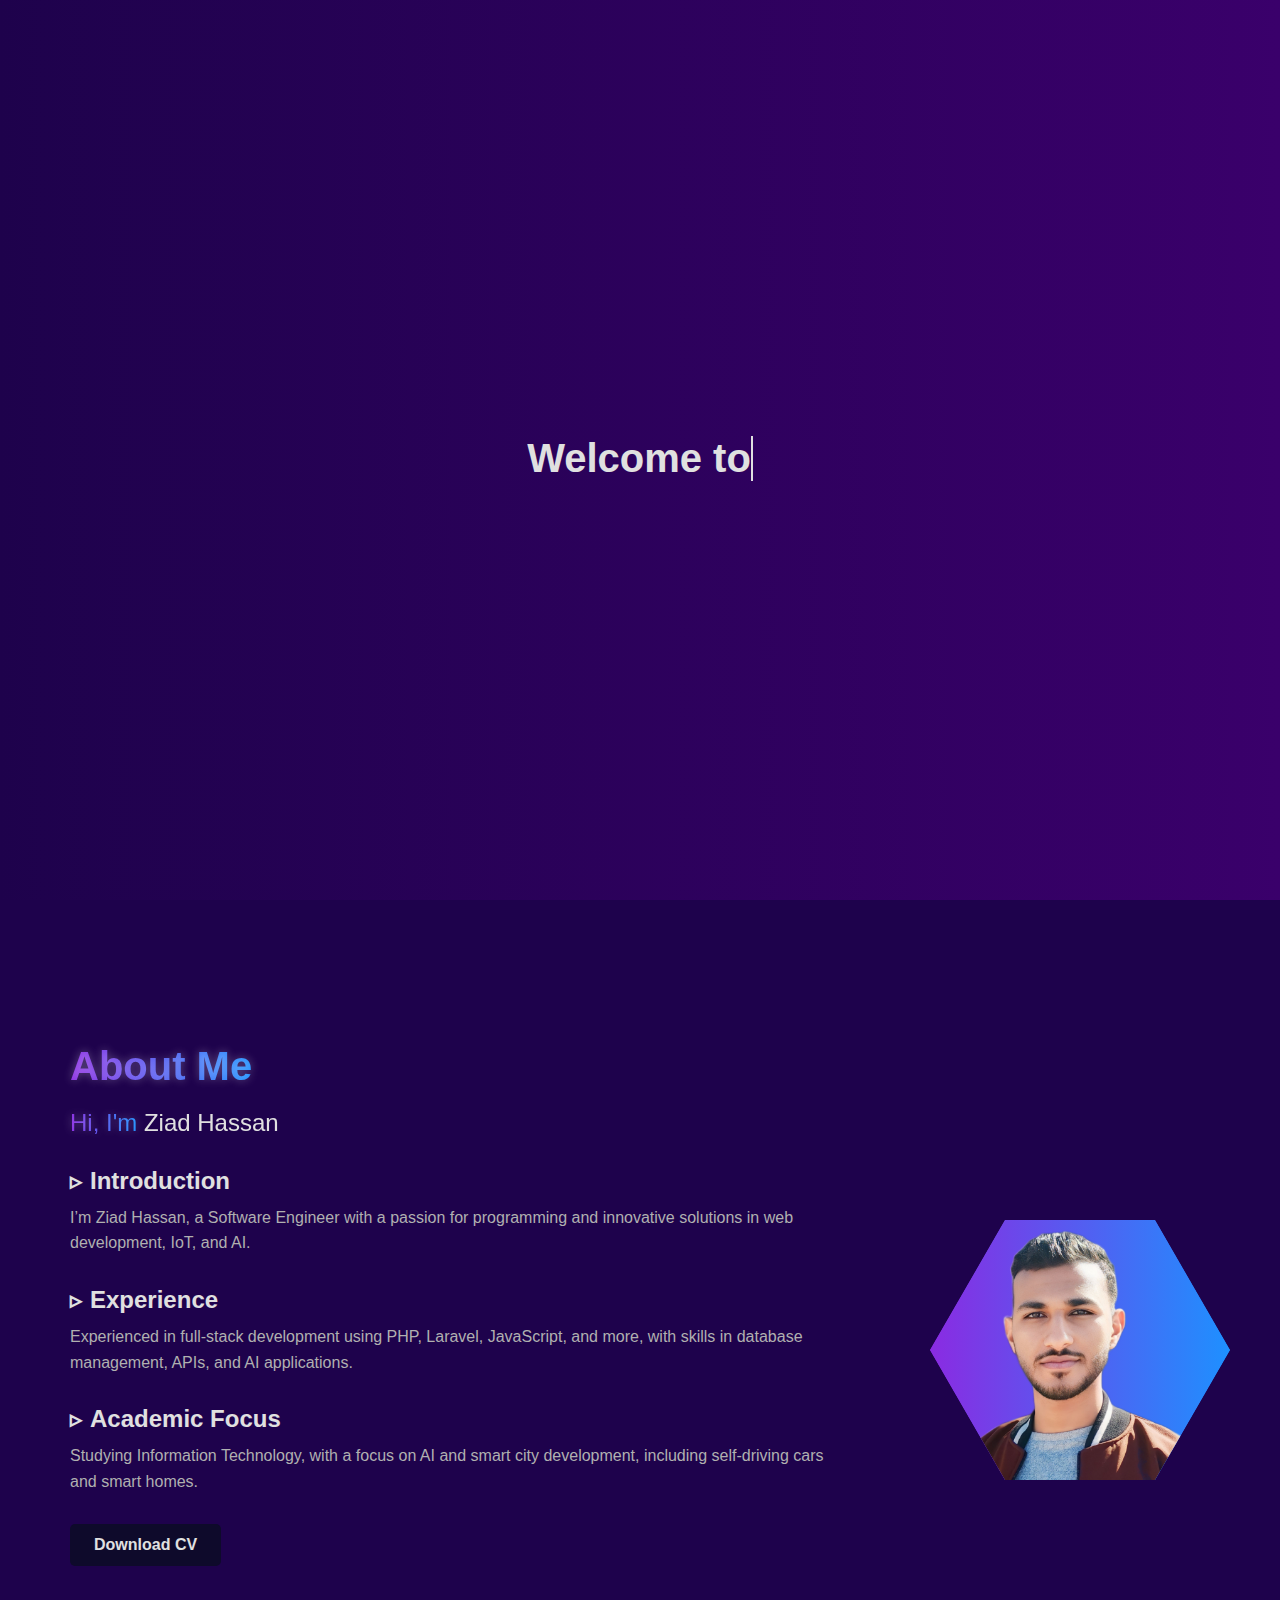
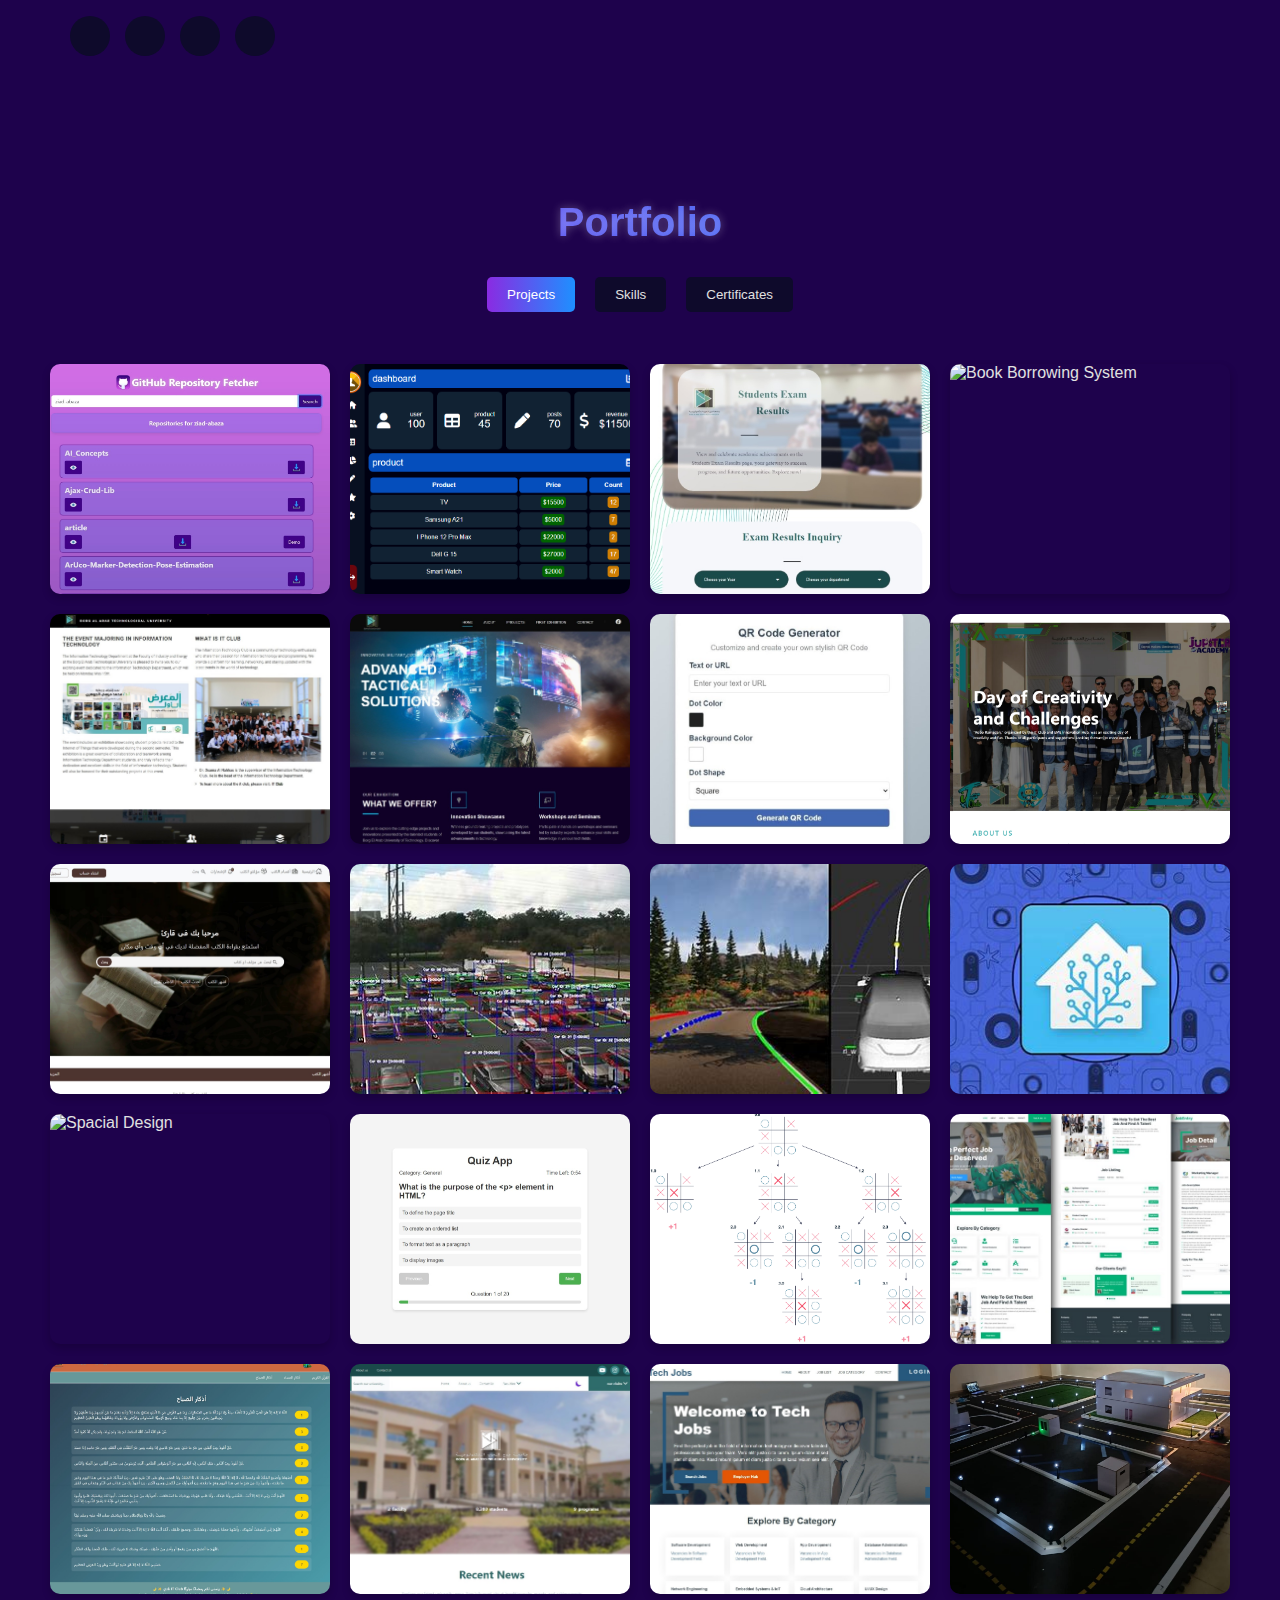
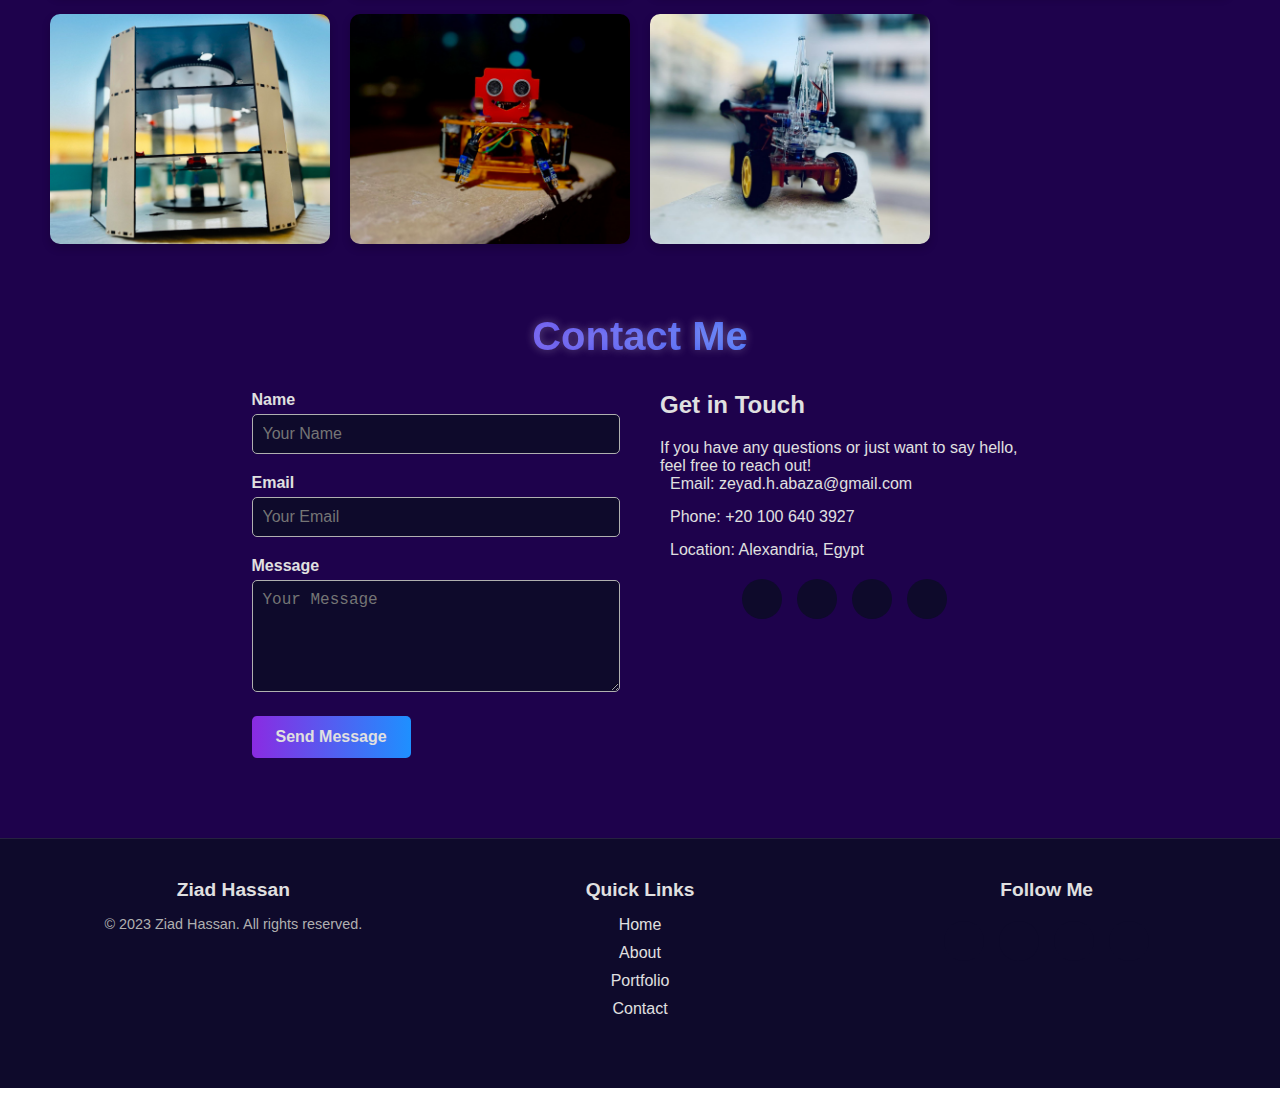
==== index.html @ bf2f79ed "change verstion" ====
<!DOCTYPE html>
<html lang="en">
    <head>
        <meta charset="UTF-8">
        <meta name="viewport" content="width=device-width, initial-scale=1.0">
        <link
            rel="stylesheet"
            href="https://cdnjs.cloudflare.com/ajax/libs/font-awesome/6.4.0/css/all.min.css"
            integrity="sha512-iecdLmaskl7CVkqkXNQ/ZH/XLlvWZOJyj7Yy7tcenmpD1ypASozpmT/E0iPtmFIB46ZmdtAc9eNBvH0H/ZpiBw=="
            crossorigin="anonymous"
            referrerpolicy="no-referrer"
        >
        <link rel="stylesheet" href="css/styles.css">
        <title>Portfolio</title>
    </head>
    <body>
        <div class="aura-wrapper">
            <div class="aura-circle aura-circle--large"></div>
            <div class="aura-circle aura-circle--medium"></div>
            <div class="aura-circle aura-circle--small"></div>
        </div>

        <div class="splash-screen">
            <div class="splash-screen-content">
                <div class="icons-splash">
                    <div>
                        <i class="fa-solid fa-laptop-code"></i>
                    </div>
                    <div>
                        <i class="fa-solid fa-code"></i>
                    </div>
                    <div>
                        <i class="fa-brands fa-github"></i>
                    </div>
                </div>
                <h1 class="splash-screen-title">
                    <span class="typing-text"></span>
                    <br>
                    <span class="highlight typing-text-2"></span>
                </h1>
            </div>
        </div>
        <header class="header">
            <div class="brand">
                <a href="#home" class="brand-link highlight">Ziad Hassan</a>
            </div>
            <nav class="nav">
                <ul class="nav-list">
                    <li class="nav-item">
                        <a href="#home" class="nav-link active">Home</a>
                    </li>
                    <li class="nav-item">
                        <a href="#about" class="nav-link">About</a>
                    </li>
                    <li class="nav-item">
                        <a href="#portfolio" class="nav-link">Portfolio</a>
                    </li>
                    <li class="nav-item">
                        <a href="#contact" class="nav-link">Contact</a>
                    </li>
                </ul>
            </nav>
        </header>
        <main class="main">
            <section id="home" class="section">
                <div class="home-content">
                    <div class="home-text">
                        <h1 class="home-title">
                            <span class="highlight">Software Engineer</span>
                        </h1>
                        <p class="home-subtitle">
                            I specialize in building scalable and efficient software solutions.
                        </p>
                        <div class="home-skills">
                            <span>AI & Machine Learning</span>
                            <span>Embedded System</span>
                            <span>Database Designer</span>
                            <span>IoT & Device Integration</span>
                            <span>Data Analysis & NLP</span>
                            <span>DevOps & CI/CD</span>
                            <span>APIs Integration</span>
                            <span>Problem-Solving & Algorithms</span>
                        </div>
                        <div class="btn-group">
                            <a href="#Portfolio" class="btn btn-primary">Skills</a>
                            <a href="#contact" class="btn btn-primary">Contact Me</a>
                            <a href="#Portfolio" class="btn btn-primary">Projects</a>
                        </div>
                        <div class="social-icons">
                            <a href="https://www.linkedin.com/in/ziad-h-abaza-82276331b" target="_blank" class="social-icon">
                                <i class="fa-brands fa-linkedin"></i>
                            </a>
                            <a href="https://github.com/Ziad-Abaza" target="_blank" class="social-icon">
                                <i class="fa-brands fa-github"></i>
                            </a>
                            <a href="https://wa.me/201006403927" target="_blank" class="social-icon">
                                <i class="fa-brands fa-whatsapp"></i>
                            </a>
                            <a href="https://instagram.com/3_p0ox?igshid=MzNlNGNkZWQ4Mg==" target="_blank" class="social-icon">
                                <i class="fa-brands fa-instagram"></i>
                            </a>
                        </div>
                    </div>
                    <div class="home-image">
                        <img src="img/Programming-pana.svg" alt="Code Illustration" class="home-illustration">
                    </div>
                </div>
            </section>
            <section id="about" class="section">
                <div class="about-content">
                    <h1 class="about-title highlight">About Me</h1>
                    <p class="about-description">
                        <span class="highlight">Hi, I'm</span>
                        Ziad Hassan
                    </p>
                    <div class="about-details">
                        <div class="about-section">
                            <h2 class="about-subtitle">Introduction</h2>
                            <p>
                                I’m Ziad Hassan, a Software Engineer with a passion for programming and innovative solutions in web development, IoT, and AI.
                            </p>
                        </div>
                        <div class="about-section">
                            <h2 class="about-subtitle">Experience</h2>
                            <p>
                                Experienced in full-stack development using PHP, Laravel, JavaScript, and more, with skills in database management, APIs, and AI applications.
                            </p>
                        </div>
                        <div class="about-section">
                            <h2 class="about-subtitle">Academic Focus</h2>
                            <p>
                                Studying Information Technology, with a focus on AI and smart city development, including self-driving cars and smart homes.
                            </p>
                        </div>
                    </div>
                    <div class="btn-group">
                        <a href="Ziad-Hassan-Web Developer-CV.pdf" class="btn btn-download">Download CV</a>
                    </div>
                    <div class="social-icons">
                        <a href="https://www.linkedin.com/in/ziad-h-abaza-82276331b" target="_blank" class="social-icon">
                            <i class="fa-brands fa-linkedin"></i>
                        </a>
                        <a href="https://github.com/Ziad-Abaza" target="_blank" class="social-icon">
                            <i class="fa-brands fa-github"></i>
                        </a>
                        <a href="https://wa.me/201006403927" target="_blank" class="social-icon">
                            <i class="fa-brands fa-whatsapp"></i>
                        </a>
                        <a href="https://instagram.com/3_p0ox?igshid=MzNlNGNkZWQ4Mg==" target="_blank" class="social-icon">
                            <i class="fa-brands fa-instagram"></i>
                        </a>
                    </div>
                </div>
                <div class="about-image">
                    <div class="profile-container">
                        <div class="profile-background"></div>
                        <div class="profile-image-wrapper">
                            <img src="img/ziad-hassan.png" alt="Profile Image">
                        </div>
                    </div>
                </div>
            </section>
            <section id="portfolio" class="section">
                <h1 class="section-title highlight">Portfolio</h1>
                <div class="portfolio-tabs">
                  <button class="tab-button active" data-tab="projects">Projects</button>
                  <button class="tab-button" data-tab="skills">Skills</button>
                  <button class="tab-button" data-tab="certificates">Certificates</button>
                </div>
                <div class="portfolio-content">
                    <!-- certificates -->
                    <div id="certificates" class="tab-content">
                        <div class="grid-container">
                            <!-- card 1 -->
                            <div class="card">
                                <img src="img/certificates/certificate-1.jpg" alt="Certificate 1" class="card-image">
                                <div class="card-overlay">
                                    <button class="view-button" onclick="openFullScreen('img/certificates/certificate-1.jpg')">View Full Screen</button>
                                </div>
                            </div>
                            <!-- card 2 -->
                        </div>
                    </div>
                    <!-- Projects Section -->
                    <div id="projects" class="tab-content active">
                        <div class="grid-container">
                            <!-- Project 1: Fetch Repos -->
                            <div class="card">
                                <img src="img/projects/fetchRebos.jpeg" alt="Fetch Repos" class="card-image">
                                <div class="card-overlay">
                                    <a href="https://ziad-abaza.github.io/fetchRebos/" target="_blank" class="project-link">
                                        <i class="fas fa-external-link-alt"></i>
                                    </a>
                                    <button class="details-button" onclick="showDetails(`
                                      <strong>Fetch Repos</strong><br>
                                      A GitHub repository fetcher that allows users to search for repositories by username.<br><br>
                                      <strong>Technologies:</strong> HTML, CSS, JavaScript, GitHub API.<br>
                                      <strong>Features:</strong> Search functionality, responsive design.<br>
                                      <strong>Challenges:</strong> Handling API rate limits and ensuring smooth user experience.<br>
                                  `)">Details</button>
                                </div>
                            </div>
                            <!-- Project 2: Dashboard UI -->
                            <div class="card">
                                <img src="img/projects/dashboard.png" alt="Dashboard UI" class="card-image">
                                <div class="card-overlay">
                                    <a href="https://ziad-abaza.github.io/beginner-dashboard-ui/" target="_blank" class="project-link">
                                        <i class="fas fa-external-link-alt"></i>
                                    </a>
                                    <button class="details-button" onclick="showDetails(`
                                      <strong>Dashboard UI</strong><br>
                                      A beginner-friendly dashboard design for managing data and analytics.<br><br>
                                      <strong>Technologies:</strong> HTML, CSS, JavaScript.<br>
                                      <strong>Features:</strong> Interactive charts, responsive layout.<br>
                                      <strong>Challenges:</strong> Ensuring compatibility across different devices.<br>
                                  `)">Details</button>
                                </div>
                            </div>
                            <!-- Project 3: Exam Grade Calculator -->
                            <div class="card">
                                <img src="img/projects/exam-grade.jpg" alt="Exam Grade Calculator" class="card-image">
                                <div class="card-overlay">
                                    <a href="https://www.batugrades.top/" target="_blank" class="project-link">
                                        <i class="fas fa-external-link-alt"></i>
                                    </a>
                                    <button class="details-button" onclick="showDetails(`
                                      <strong>Exam Grade Calculator</strong><br>
                                      A tool to calculate exam grades based on user input.<br><br>
                                      <strong>Technologies:</strong> HTML, CSS, JavaScript.<br>
                                      <strong>Features:</strong> Grade calculation, user-friendly interface.<br>
                                      <strong>Challenges:</strong> Validating user input and ensuring accurate calculations.<br>
                                  `)">Details</button>
                                </div>
                            </div>
                            <!-- Project 4: Book Borrowing System -->
                            <div class="card">
                                <img src="img/projects/Book.png" alt="Book Borrowing System" class="card-image">
                                <div class="card-overlay">
                                    <a href="https://github.com/ziad-abaza/Book-Borrowing-System-Desktop" target="_blank" class="project-link">
                                        <i class="fas fa-external-link-alt"></i>
                                    </a>
                                    <button class="details-button" onclick="showDetails(`
                                      <strong>Book Borrowing System</strong><br>
                                      A desktop application for managing book borrowing in libraries.<br><br>
                                      <strong>Technologies:</strong> Java, JavaFX, MySQL.<br>
                                      <strong>Features:</strong> Book management, user authentication.<br>
                                      <strong>Challenges:</strong> Database design and ensuring data integrity.<br>
                                  `)">Details</button>
                                </div>
                            </div>
                            <!-- Project 5: IT Projects Exhibition 1 -->
                            <div class="card">
                                <img src="img/projects/event-1.jpeg" alt="IT Projects Exhibition 1" class="card-image">
                                <div class="card-overlay">
                                    <a href="https://ziad-abaza.github.io/firs-it-projects-exhibition/" target="_blank" class="project-link">
                                        <i class="fas fa-external-link-alt"></i>
                                    </a>
                                    <button class="details-button" onclick="showDetails(`
                                      <strong>IT Projects Exhibition 1</strong><br>
                                      A showcase of IT projects developed by students.<br><br>
                                      <strong>Technologies:</strong> HTML, CSS, JavaScript.<br>
                                      <strong>Features:</strong> Project galleries, interactive elements.<br>
                                      <strong>Challenges:</strong> Organizing and presenting multiple projects effectively.<br>
                                  `)">Details</button>
                                </div>
                            </div>
                            <!-- Project 6: IT Projects Exhibition 2 -->
                            <div class="card">
                                <img src="img/projects/event-2.jpeg" alt="IT Projects Exhibition 2" class="card-image">
                                <div class="card-overlay">
                                    <a href="https://ziad-abaza.github.io/it-projects-exhibition-2/" target="_blank" class="project-link">
                                        <i class="fas fa-external-link-alt"></i>
                                    </a>
                                    <button class="details-button" onclick="showDetails(`
                                      <strong>IT Projects Exhibition 2</strong><br>
                                      The second edition of the IT projects showcase, featuring more advanced projects.<br><br>
                                      <strong>Technologies:</strong> HTML, CSS, JavaScript.<br>
                                      <strong>Features:</strong> Improved UI/UX, additional project categories.<br>
                                      <strong>Challenges:</strong> Enhancing user experience and adding new features.<br>
                                  `)">Details</button>
                                </div>
                            </div>
                            <!-- Project 7: QR Code Generator -->
                            <div class="card">
                                <img src="img/projects/qr-code.jpeg" alt="QR Code Generator" class="card-image">
                                <div class="card-overlay">
                                    <a href="https://ziad-abaza.github.io/Generate-QR-Code/" target="_blank" class="project-link">
                                        <i class="fas fa-external-link-alt"></i>
                                    </a>
                                    <button class="details-button" onclick="showDetails(`
                                      <strong>QR Code Generator:</strong> A tool to generate QR codes.
                                      <br><br>
                                      <strong>Description:</strong> This tool allows users to generate QR codes for any text or URL. It provides a simple and intuitive interface for creating and downloading QR codes.
                                      <br><br>
                                      <strong>Technologies:</strong> HTML, CSS, JavaScript, QRCode.js.
                                      <br><br>
                                      <strong>Features:</strong>
                                      <ul>
                                          <li>Generate QR codes for text or URLs.</li>
                                          <li>Download QR codes as images.</li>
                                          <li>Responsive design.</li>
                                      </ul>
                                  `)">Details</button>
                                </div>
                            </div>
                            <!-- Project 8: IT Club Website -->
                            <div class="card">
                                <img src="img/projects/it-club-site.jpeg" alt="IT Club Website" class="card-image">
                                <div class="card-overlay">
                                    <a href="https://ziad-abaza.github.io/it-club-site/" target="_blank" class="project-link">
                                        <i class="fas fa-external-link-alt"></i>
                                    </a>
                                    <button class="details-button" onclick="showDetails(`
                                      <strong>IT Club Website:</strong> Official website for the IT club.
                                      <br><br>
                                      <strong>Description:</strong> This website serves as the official platform for the IT club, providing information about events, projects, and members.
                                      <br><br>
                                      <strong>Technologies:</strong> HTML, CSS, JavaScript.
                                      <br><br>
                                      <strong>Features:</strong>
                                      <ul>
                                          <li>Event announcements.</li>
                                          <li>Project showcases.</li>
                                          <li>Responsive design.</li>
                                      </ul>
                                  `)">Details</button>
                                </div>
                            </div>
                            <!-- Project 9: Library Management System -->
                            <div class="card">
                                <img src="img/projects/Library-Mangement-Systm.jpeg" alt="Library Management System" class="card-image">
                                <div class="card-overlay">
                                    <a href="https://github.com/ziad-abaza/Library-Mangement-Systm" target="_blank" class="project-link">
                                        <i class="fas fa-external-link-alt"></i>
                                    </a>
                                    <button class="details-button" onclick="showDetails(`
                                      <strong>Library Management System:</strong> A system to manage library operations.
                                      <br><br>
                                      <strong>Description:</strong> This desktop application helps librarians manage books, borrowers, and borrowing records efficiently.
                                      <br><br>
                                      <strong>Technologies:</strong> Java, JavaFX, SQLite.
                                      <br><br>
                                      <strong>Features:</strong>
                                      <ul>
                                          <li>Add and manage books.</li>
                                          <li>Track borrowed books.</li>
                                          <li>User-friendly interface.</li>
                                      </ul>
                                  `)">Details</button>
                                </div>
                            </div>
                            <!-- Project 10: Parking Computer Vision -->
                            <div class="card">
                                <img src="img/projects/parking-computer-vision.jpeg" alt="Parking Computer Vision" class="card-image">
                                <div class="card-overlay">
                                    <a href="https://github.com/ziad-abaza/parking-computer-vision" target="_blank" class="project-link">
                                        <i class="fas fa-external-link-alt"></i>
                                    </a>
                                    <button class="details-button" onclick="showDetails(`
                                      <strong>Parking Computer Vision:</strong> A computer vision-based parking system.
                                      <br><br>
                                      <strong>Description:</strong> This project uses computer vision techniques to detect available parking spaces in real-time.
                                      <br><br>
                                      <strong>Technologies:</strong> Python, OpenCV, TensorFlow.
                                      <br><br>
                                      <strong>Features:</strong>
                                      <ul>
                                          <li>Real-time parking space detection.</li>
                                          <li>Integration with IoT devices.</li>
                                          <li>Scalable architecture.</li>
                                      </ul>
                                  `)">Details</button>
                                </div>
                            </div>
                            <!-- Project 11: Lane Detection and Keeping Algorithm -->
                            <div class="card">
                                <img src="img/projects/Lane-Detection-and-Keeping-Algorithm.jpeg" alt="Lane Detection and Keeping Algorithm" class="card-image">
                                <div class="card-overlay">
                                    <a href="https://github.com/ziad-abaza/Lane-Detection-and-Keeping-Algorithm" target="_blank" class="project-link">
                                        <i class="fas fa-external-link-alt"></i>
                                    </a>
                                    <button class="details-button" onclick="showDetails(`
                                      <strong>Lane Detection and Keeping Algorithm:</strong> A system for lane detection in autonomous vehicles.
                                      <br><br>
                                      <strong>Description:</strong> This project implements a lane detection algorithm to help autonomous vehicles stay within their lanes.
                                      <br><br>
                                      <strong>Technologies:</strong> Python, OpenCV, NumPy.
                                      <br><br>
                                      <strong>Features:</strong>
                                      <ul>
                                          <li>Real-time lane detection.</li>
                                          <li>Adaptive to different road conditions.</li>
                                          <li>High accuracy.</li>
                                      </ul>
                                  `)">Details</button>
                                </div>
                            </div>
                            <!-- Project 12: Smart Home Assistant -->
                            <div class="card">
                                <img src="img/projects/Smart-Home-Assistant.jpeg" alt="Smart Home Assistant" class="card-image">
                                <div class="card-overlay">
                                    <a href="https://github.com/ziad-abaza/Smart-Home-Assistant" target="_blank" class="project-link">
                                        <i class="fas fa-external-link-alt"></i>
                                    </a>
                                    <button class="details-button" onclick="showDetails(`
                                      <strong>Smart Home Assistant:</strong> A system for managing smart home devices.
                                      <br><br>
                                      <strong>Description:</strong> This project allows users to control and monitor smart home devices through a centralized system.
                                      <br><br>
                                      <strong>Technologies:</strong> Python, Flask, MQTT.
                                      <br><br>
                                      <strong>Features:</strong>
                                      <ul>
                                          <li>Control multiple smart devices.</li>
                                          <li>Real-time monitoring.</li>
                                          <li>User-friendly interface.</li>
                                      </ul>
                                  `)">Details</button>
                                </div>
                            </div>
                            <!-- Project 13: Spacial Design -->
                            <div class="card">
                                <img src="img/projects/Spacial-Design.png" alt="Spacial Design" class="card-image">
                                <div class="card-overlay">
                                    <a href="https://ziad-abaza.github.io/Spacial-Design/" target="_blank" class="project-link">
                                        <i class="fas fa-external-link-alt"></i>
                                    </a>
                                    <button class="details-button" onclick="showDetails(`
                                      <strong>Spacial Design:</strong> A website showcasing spatial design projects.
                                      <br><br>
                                      <strong>Description:</strong> This website showcases various spatial design projects, including 3D models and interactive elements.
                                      <br><br>
                                      <strong>Technologies:</strong> HTML, CSS, JavaScript, Three.js.
                                      <br><br>
                                      <strong>Features:</strong>
                                      <ul>
                                          <li>Interactive 3D models.</li>
                                          <li>Responsive design.</li>
                                          <li>Project showcases.</li>
                                      </ul>
                                  `)">Details</button>
                                </div>
                            </div>
                            <!-- Project 14: Simple Interactive Quiz -->
                            <div class="card">
                                <img src="img/projects/Simple-Interactive-Quiz.jpeg" alt="Simple Interactive Quiz" class="card-image">
                                <div class="card-overlay">
                                    <a href="https://ziad-abaza.github.io/Simple-Interactive-Quiz/" target="_blank" class="project-link">
                                        <i class="fas fa-external-link-alt"></i>
                                    </a>
                                    <button class="details-button" onclick="showDetails(`
                                      <strong>Simple Interactive Quiz:</strong> A fun and interactive quiz application.
                                      <br><br>
                                      <strong>Description:</strong> This application allows users to take quizzes on various topics and receive instant feedback.
                                      <br><br>
                                      <strong>Technologies:</strong> HTML, CSS, JavaScript.
                                      <br><br>
                                      <strong>Features:</strong>
                                      <ul>
                                          <li>Multiple quiz categories.</li>
                                          <li>Instant feedback.</li>
                                          <li>Responsive design.</li>
                                      </ul>
                                  `)">Details</button>
                                </div>
                            </div>
                            <!-- Project 15: Tic-Tac-Toe AI Comparison -->
                            <div class="card">
                                <img src="img/projects/Tic-Tac-Toe-AI-Comparison.png" alt="Tic-Tac-Toe AI Comparison" class="card-image">
                                <div class="card-overlay">
                                    <a href="https://github.com/ziad-abaza/Tic-Tac-Toe-AI-Comparison" target="_blank" class="project-link">
                                        <i class="fas fa-external-link-alt"></i>
                                    </a>
                                    <button class="details-button" onclick="showDetails(`
                                      <strong>Tic-Tac-Toe AI Comparison:</strong> A project comparing different AI algorithms for Tic-Tac-Toe.
                                      <br><br>
                                      <strong>Description:</strong> This project compares the performance of different AI algorithms (e.g., Minimax, Alpha-Beta Pruning) in playing Tic-Tac-Toe.
                                      <br><br>
                                      <strong>Technologies:</strong> Python, Pygame.
                                      <br><br>
                                      <strong>Features:</strong>
                                      <ul>
                                          <li>Multiple AI algorithms.</li>
                                          <li>Interactive gameplay.</li>
                                          <li>Performance analysis.</li>
                                      </ul>
                                  `)">Details</button>
                                </div>
                            </div>
                            <!-- Project 16: Job Portal Website -->
                            <div class="card">
                                <img src="img/projects/job-portal-website.jpg" alt="Job Portal Website" class="card-image">
                                <div class="card-overlay">
                                    <a href="https://github.com/ziad-abaza/EgyTech-Team-Project-PHP" target="_blank" class="project-link">
                                        <i class="fas fa-external-link-alt"></i>
                                    </a>
                                    <button class="details-button" onclick="showDetails(`
                                      <strong>Job Portal Website:</strong> A platform for job seekers and employers.
                                      <br><br>
                                      <strong>Description:</strong> This platform connects job seekers with employers, allowing users to post jobs, upload resumes, and apply for positions.
                                      <br><br>
                                      <strong>Technologies:</strong> PHP, MySQL, HTML, CSS, JavaScript.
                                      <br><br>
                                      <strong>Features:</strong>
                                      <ul>
                                          <li>Job posting and searching.</li>
                                          <li>User profiles for job seekers and employers.</li>
                                          <li>Responsive design.</li>
                                      </ul>
                                  `)">Details</button>
                                </div>
                            </div>
                            <!-- Project 17: Azkar App -->
                            <div class="card">
                                <img src="img/projects/azkar.jpeg" alt="Azkar App" class="card-image">
                                <div class="card-overlay">
                                    <a href="https://ziad-abaza.github.io/azkar/" target="_blank" class="project-link">
                                        <i class="fas fa-external-link-alt"></i>
                                    </a>
                                    <button class="details-button" onclick="showDetails(`
                                      <strong>Azkar App:</strong> A web application for Islamic reminders and prayers.
                                      <br><br>
                                      <strong>Description:</strong> This app provides daily Islamic reminders, prayers, and supplications (Azkar) for users to stay connected to their faith.
                                      <br><br>
                                      <strong>Technologies:</strong> HTML, CSS, JavaScript.
                                      <br><br>
                                      <strong>Features:</strong>
                                      <ul>
                                          <li>Daily Azkar and prayers.</li>
                                          <li>Customizable reminders.</li>
                                          <li>Responsive design.</li>
                                      </ul>
                                  `)">Details</button>
                                </div>
                            </div>
                            <!-- Project 18: College Website -->
                            <div class="card">
                                <img src="img/projects/college.jpeg" alt="College Website" class="card-image">
                                <div class="card-overlay">
                                    <a href="https://batechu.com/" target="_blank" class="project-link">
                                        <i class="fas fa-external-link-alt"></i>
                                    </a>
                                    <button class="details-button" onclick="showDetails(`
                                      <strong>College Website:</strong> Official website for a college.
                                      <br><br>
                                      <strong>Description:</strong> This website serves as the official platform for a college, providing information about programs, faculty, and events.
                                      <br><br>
                                      <strong>Technologies:</strong> HTML, CSS, JavaScript, PHP.
                                      <br><br>
                                      <strong>Features:</strong>
                                      <ul>
                                          <li>Program and course information.</li>
                                          <li>Faculty and staff directory.</li>
                                          <li>Event announcements.</li>
                                      </ul>
                                  `)">Details</button>
                                </div>
                            </div>
                            <!-- Project 19: Job Seekers Website -->
                            <div class="card">
                                <img src="img/projects/projecr-web.jpeg" alt="Job Seekers Website" class="card-image">
                                <div class="card-overlay">
                                    <a href="https://github.com/ziad-abaza/EgyTech-Team-Project-PH/" target="_blank" class="project-link">
                                        <i class="fas fa-external-link-alt"></i>
                                    </a>
                                    <button class="details-button" onclick="showDetails(`
                                      <strong>Job Seekers Website:</strong> A platform for job seekers.
                                      <br><br>
                                      <strong>Description:</strong> This platform helps job seekers find employment opportunities by providing job listings, resume uploads, and application tracking.
                                      <br><br>
                                      <strong>Technologies:</strong> PHP, MySQL, HTML, CSS, JavaScript.
                                      <br><br>
                                      <strong>Features:</strong>
                                      <ul>
                                          <li>Job listings and search functionality.</li>
                                          <li>Resume upload and management.</li>
                                          <li>Application tracking.</li>
                                      </ul>
                                  `)">Details</button>
                                </div>
                            </div>
                            <!-- Project 20: Smart City -->
                            <div class="card">
                                <img src="img/projects/sm_city-4.jpg" alt="Smart City" class="card-image">
                                <div class="card-overlay">
                                    <button class="details-button" onclick="showDetails(`
                                        <strong>Smart City:</strong> A project showcasing smart city solutions.
                                        <br><br>
                                        <strong>Description:</strong> This project demonstrates various smart city technologies, including IoT, data analytics, and automation.
                                        <br><br>
                                        <strong>Technologies:</strong> IoT, Python, Data Analytics.
                                        <br><br>
                                        <strong>Features:</strong>
                                        <ul>
                                            <li>Real-time data collection and analysis.</li>
                                            <li>Integration with IoT devices.</li>
                                            <li>Scalable architecture.</li>
                                        </ul>
                                    `)">Details</button>
                                </div>
                            </div>
                            <!-- Project 21: Multi-Level Parking -->
                            <div class="card">
                                <img src="img/projects/parking-1.jpg" alt="Multi-Level Parking" class="card-image">
                                <div class="card-overlay">
                                    <a href="https://algamelomer.github.io/Iot-Multi-level-Parking/" target="_blank" class="project-link">
                                        <i class="fas fa-external-link-alt"></i>
                                    </a>
                                    <button class="details-button" onclick="showDetails(`
                                      <strong>Multi-Level Parking:</strong> An IoT-based parking management system.
                                      <br><br>
                                      <strong>Description:</strong> This system uses IoT devices to manage and monitor parking spaces in a multi-level parking facility.
                                      <br><br>
                                      <strong>Technologies:</strong> IoT, Python, Flask.
                                      <br><br>
                                      <strong>Features:</strong>
                                      <ul>
                                          <li>Real-time parking space monitoring.</li>
                                          <li>Integration with IoT sensors.</li>
                                          <li>User-friendly interface.</li>
                                      </ul>
                                  `)">Details</button>
                                </div>
                            </div>
                            <!-- Project 22: Line Following Car -->
                            <div class="card">
                                <img src="img/projects/lineCar.jpg" alt="Line Following Car" class="card-image">
                                <div class="card-overlay">
                                    <button class="details-button" onclick="showDetails(`
                                        <strong>Line Following Car:</strong> An autonomous car that follows a line.
                                        <br><br>
                                        <strong>Description:</strong> This project involves building an autonomous car that can follow a predefined line using sensors and microcontrollers.
                                        <br><br>
                                        <strong>Technologies:</strong> Arduino, C++, Sensors.
                                        <br><br>
                                        <strong>Features:</strong>
                                        <ul>
                                            <li>Line detection using sensors.</li>
                                            <li>Autonomous navigation.</li>
                                            <li>Customizable path.</li>
                                        </ul>
                                    `)">Details</button>
                                </div>
                            </div>
                            <!-- Project 23: Robotic Arm Car -->
                            <div class="card">
                                <img src="img/projects/armCar.jpg" alt="Robotic Arm Car" class="card-image">
                                <div class="card-overlay">
                                    <a href="https://github.com/ziad-abaza/robotic-arm-car" target="_blank" class="project-link">
                                        <i class="fas fa-external-link-alt"></i>
                                    </a>
                                    <button class="details-button" onclick="showDetails(`
                                      <strong>Robotic Arm Car:</strong> A car equipped with a robotic arm for various tasks.
                                      <br><br>
                                      <strong>Description:</strong> This project involves building a car with a robotic arm that can perform tasks like picking and placing objects.
                                      <br><br>
                                      <strong>Technologies:</strong> Arduino, C++, Robotics.
                                      <br><br>
                                      <strong>Features:</strong>
                                      <ul>
                                          <li>Robotic arm control.</li>
                                          <li>Object detection and manipulation.</li>
                                          <li>Remote control functionality.</li>
                                      </ul>
                                  `)">Details</button>
                                </div>
                            </div>
                        </div>
                    </div>
                    <!-- Skills -->
                    <div id="skills" class="tab-content">
                        <div class="grid-container">
                            <!-- Web Development Skills -->
                            <div class="skill-card">
                                <h3 class="skill-title">Web Development</h3>
                                <div class="skill-badges">
                                    <img src="https://img.shields.io/badge/HTML5-E34F26?logo=html5&logoColor=white" alt="HTML5">
                                    <img src="https://img.shields.io/badge/CSS3-1572B6?logo=css3&logoColor=white" alt="CSS3">
                                    <img src="https://img.shields.io/badge/JavaScript-F7DF1E?logo=javascript&logoColor=black" alt="JavaScript">
                                    <img src="https://img.shields.io/badge/Bootstrap-563D7C?logo=bootstrap&logoColor=white" alt="Bootstrap">
                                    <img src="https://img.shields.io/badge/Tailwind%20CSS-38B2AC?logo=tailwindcss&logoColor=white" alt="Tailwind CSS">
                                    <img src="https://img.shields.io/badge/Vue.js-4FC08D?logo=vue.js&logoColor=white" alt="Vue.js">
                                    <img src="https://img.shields.io/badge/Laravel-EF4135?logo=laravel&logoColor=white" alt="Laravel">
                                    <img src="https://img.shields.io/badge/Flask-000000?logo=flask&logoColor=white" alt="Flask">
                                </div>
                            </div>

                            <!-- AI & Machine Learning -->
                            <div class="skill-card">
                                <h3 class="skill-title">AI & Machine Learning</h3>
                                <div class="skill-badges">
                                    <img src="https://img.shields.io/badge/TensorFlow-FF6F00?logo=tensorflow&logoColor=white" alt="TensorFlow">
                                    <img src="https://img.shields.io/badge/Keras-D00000?logo=keras&logoColor=white" alt="Keras">
                                    <img src="https://img.shields.io/badge/OpenCV-5C3EE8?logo=opencv&logoColor=white" alt="OpenCV">
                                    <img src="https://img.shields.io/badge/Scikit--Learn-F7931E?logo=scikit-learn&logoColor=white" alt="Scikit-Learn">
                                    <img src="https://img.shields.io/badge/Pandas-150458?logo=pandas&logoColor=white" alt="Pandas">
                                    <img src="https://img.shields.io/badge/NumPy-013243?logo=numpy&logoColor=white" alt="NumPy">
                                </div>
                            </div>

                            <!-- Embedded Systems & IoT -->
                            <div class="skill-card">
                                <h3 class="skill-title">Embedded Systems & IoT</h3>
                                <div class="skill-badges">
                                    <img src="https://img.shields.io/badge/Arduino-00979D?logo=arduino&logoColor=white" alt="Arduino">
                                    <img src="https://img.shields.io/badge/Raspberry%20Pi-A22846?logo=raspberrypi&logoColor=white" alt="Raspberry Pi">
                                    <img src="https://img.shields.io/badge/NodeMCU-1E88E5?logo=nodemcu&logoColor=white" alt="NodeMCU">
                                    <img src="https://img.shields.io/badge/Microcontrollers-FF6F00?logo=micropython&logoColor=white" alt="Microcontrollers">
                                    <img src="https://img.shields.io/badge/Smart%20Home%20Systems-6200EE?logo=home-assistant&logoColor=white" alt="Smart Home Systems">
                                </div>
                            </div>

                            <!-- Programming Languages -->
                            <div class="skill-card">
                                <h3 class="skill-title">Programming Languages</h3>
                                <div class="skill-badges">
                                    <img src="https://img.shields.io/badge/Python-3776AB?logo=python&logoColor=white" alt="Python">
                                    <img src="https://img.shields.io/badge/C%2B%2B-00599C?logo=c%2B%2B&logoColor=white" alt="C++">
                                    <img src="https://img.shields.io/badge/C-A8B9CC?logo=c&logoColor=white" alt="C">
                                    <img src="https://img.shields.io/badge/Java-007396?logo=java&logoColor=white" alt="Java">
                                </div>
                            </div>

                            <!-- Tools & Technologies -->
                            <div class="skill-card">
                                <h3 class="skill-title">Tools & Technologies</h3>
                                <div class="skill-badges">
                                    <img src="https://img.shields.io/badge/Git-F05032?logo=git&logoColor=white" alt="Git">
                                    <img src="https://img.shields.io/badge/Postman-FF6C37?logo=postman&logoColor=white" alt="Postman">
                                    <img src="https://img.shields.io/badge/Linux-FCC624?logo=linux&logoColor=black" alt="Linux">
                                    <img src="https://img.shields.io/badge/GitHub-181717?logo=github&logoColor=white" alt="GitHub">
                                    <img src="https://img.shields.io/badge/VS_Code-007ACC?logo=visual-studio-code&logoColor=white" alt="VS Code">
                                </div>
                            </div>
                        </div>
                    </div>
                </div>
            </section>
            <section id="contact" class="section">
              <h1 class="section-title highlight">Contact Me</h1>
              <div class="contact-content">
                  <form class="contact-form">
                      <div class="form-group">
                          <label for="name">Name</label>
                          <input type="text" id="name" name="name" placeholder="Your Name" required>
                      </div>
                      <div class="form-group">
                          <label for="email">Email</label>
                          <input type="email" id="email" name="email" placeholder="Your Email" required>
                      </div>
                      <div class="form-group">
                          <label for="message">Message</label>
                          <textarea id="message" name="message" placeholder="Your Message" rows="5" required></textarea>
                      </div>
                      <div class="btn-group">
                        <button type="submit" class="btn btn-primary">Send Message</button>
                      </div>
                  </form>
                  <div class="contact-info">
                      <h2 class="contact-subtitle">Get in Touch</h2>
                      <p>If you have any questions or just want to say hello, feel free to reach out!</p>
                      <ul class="contact-details">
                          <li>
                              <i class="fas fa-envelope"></i>
                              <span>
                                  Email: <a href="mailto:zeyad.h.abaza@gmail.com">zeyad.h.abaza@gmail.com</a>
                              </span>
                          </li>
                          <li>
                              <i class="fas fa-phone"></i>
                              <span>
                                  Phone: <a href="tel:+201006403927">+20 100 640 3927</a>
                              </span>
                          </li>
                          <li>
                              <i class="fas fa-map-marker-alt"></i>
                              <span>Location: Alexandria, Egypt</span>
                          </li>
                      </ul>
                      <div class="social-icons">
                          <a href="https://www.linkedin.com/in/ziad-h-abaza-82276331b" target="_blank" class="social-icon">
                              <i class="fa-brands fa-linkedin"></i>
                          </a>
                          <a href="https://github.com/Ziad-Abaza" target="_blank" class="social-icon">
                              <i class="fa-brands fa-github"></i>
                          </a>
                          <a href="https://wa.me/201006403927" target="_blank" class="social-icon">
                              <i class="fa-brands fa-whatsapp"></i>
                          </a>
                          <a href="https://instagram.com/3_p0ox?igshid=MzNlNGNkZWQ4Mg==" target="_blank" class="social-icon">
                              <i class="fa-brands fa-instagram"></i>
                          </a>
                      </div>
                  </div>
              </div>
          </section>
        </main>
        <footer class="footer">
            <div class="footer-content">
                <div class="footer-section">
                    <h3 class="footer-title">Ziad Hassan</h3>
                    <p class="footer-text">
                        &copy; 2023 Ziad Hassan. All rights reserved.
                    </p>
                </div>

                <div class="footer-section">
                    <h3 class="footer-title">Quick Links</h3>
                    <ul class="footer-links">
                        <li><a href="#home">Home</a></li>
                        <li><a href="#about">About</a></li>
                        <li><a href="#portfolio">Portfolio</a></li>
                        <li><a href="#contact">Contact</a></li>
                    </ul>
                </div>

                <div class="footer-section">
                    <h3 class="footer-title">Follow Me</h3>
                    <div class="social-icons">
                        <a href="https://www.linkedin.com/in/ziad-h-abaza-82276331b" target="_blank" class="social-icon">
                            <i class="fab fa-linkedin"></i>
                        </a>
                        <a href="https://github.com/Ziad-Abaza" target="_blank" class="social-icon">
                            <i class="fab fa-github"></i>
                        </a>
                        <a href="https://wa.me/201006403927" target="_blank" class="social-icon">
                            <i class="fab fa-whatsapp"></i>
                        </a>
                        <a href="https://instagram.com/3_p0ox?igshid=MzNlNGNkZWQ4Mg==" target="_blank" class="social-icon">
                            <i class="fab fa-instagram"></i>
                        </a>
                    </div>
                </div>               
            </div>
        </footer>
        <button id="back-to-top" class="back-to-top">
            <i class="fas fa-arrow-up"></i>
        </button>
        <div id="detailsModal" class="modal">
            <div class="modal-content">
                <span class="close-modal">&times;</span>
                <p id="modalText"></p>
            </div>
        </div>
        <script src="js/script.js"></script>
    </body>
</html>
---- css/styles.css ----
:root {
  --primary-text-color: #e0e0e0;
  --secondary-text-color: #b0b0b0;
  --liner-color-1: linear-gradient(to right, #8a2be2, #1e90ff);
  --liner-color-2: linear-gradient(to right, #1e024c, #3a006b);
  --shadow-color: #a94fff;
  --background-color: #1e024c;
  --secondary-background-color: #0e0a2b;
}

* {
  margin: 0;
  padding: 0;
  box-sizing: border-box;
  -webkit-tap-highlight-color: transparent;
}

body {
  margin: 0;
  background: var(--liner-color-2);
  height: 100vh;
  overflow-x: hidden;
  position: relative;
  font-family: "Arial", sans-serif;
  color: var(--primary-text-color);
}

a {
  -webkit-tap-highlight-color: rgba(0, 0, 0, 0);
}

a:focus,
a:visited,
a:active {
  outline: none;
}

.aura-wrapper {
  position: fixed;
  top: 0;
  left: 0;
  width: 100%;
  height: 100%;
  z-index: 10;
  pointer-events: none;
}

.aura-circle {
  position: fixed;
  border-radius: 50%;
  filter: blur(50px);
  animation: float 10s infinite alternate ease-in-out;
  background: linear-gradient(135deg,
      rgba(255, 0, 150, 0.4),
      rgba(0, 150, 255, 0.4),
      rgba(150, 255, 0, 0.4));
  box-shadow: 0 0 50px rgba(0, 0, 0, 0.3);
  -webkit-filter: blur(50px);
  z-index: 11;
}

.aura-circle--large {
  width: 300px;
  height: 300px;
  top: 10%;
  left: 10%;
}

.aura-circle--medium {
  width: 250px;
  height: 250px;
  top: 40%;
  left: 60%;
}

.aura-circle--small {
  width: 150px;
  height: 150px;
  top: 70%;
  left: 30%;
}

@keyframes float {
  0% {
    transform: translateY(0) translateX(0);
  }

  100% {
    transform: translateY(-50px) translateX(50px);
  }
}

.highlight {
  background: var(--liner-color-1) !important;
  -webkit-background-clip: text !important;
  background-clip: text !important;
  color: transparent !important;
  text-shadow: 0 0 10px rgba(255, 255, 255, 0.3) !important;
}

.splash-screen {
  position: fixed;
  top: 0;
  left: 0;
  width: 100%;
  height: 100%;
  background: var(--liner-color-2);
  display: flex;
  justify-content: center;
  align-items: center;
  z-index: 1000;
  opacity: 1;
  visibility: visible;
  transition: opacity 1s ease, visibility 1s ease;
}

.splash-screen-content {
  display: flex;
  flex-direction: column;
  align-items: center;
  margin: auto;
}

.icons-splash {
  display: flex;
  justify-content: center;
  align-items: center;
  margin: 20px auto;
  gap: 20px;
  opacity: 0;
  animation: fade-in 2s ease forwards 0.5s;
}

.icons-splash div {
  display: flex;
  justify-content: center;
  align-items: center;
  width: 50px;
  height: 50px;
  border-radius: 50%;
  background: var(--background-color);
  cursor: pointer;
  transition: all 0.3s;
  box-shadow: 0 0 10px var(--shadow-color);
}

.icons-splash div:hover {
  transform: scale(1.1);
  box-shadow: 0 0 20px var(--shadow-color);
}

.splash-screen-title {
  font-size: 2.5rem;
  font-weight: 700;
  color: var(--primary-text-color);
  margin-bottom: 20px;
  text-align: center;
}

.typing-text,
.typing-text-2 {
  display: inline-block;
  overflow: hidden;
  white-space: nowrap;
  border-right: 2px solid var(--primary-text-color);
  animation: blink-caret 0.75s step-end infinite;
}

@keyframes blink-caret {

  from,
  to {
    border-color: transparent;
  }

  50% {
    border-color: var(--primary-text-color);
  }
}

@keyframes fade-in {
  from {
    opacity: 0;
    transform: translateY(20px);
  }

  to {
    opacity: 1;
    transform: translateY(0);
  }
}

@keyframes fade-out {
  from {
    opacity: 1;
  }

  to {
    opacity: 0;
  }
}

.header {
  position: fixed;
  top: 0;
  left: 0;
  width: 100%;
  display: flex;
  justify-content: space-between;
  align-items: center;
  padding: 0 20px;
  background: var(--background-color);
  z-index: 100;
  box-shadow: 0 0 10px var(--shadow-color);
  transition: background 0.3s ease;
}

.brand {
  display: flex;
  justify-content: center;
  align-items: center;
  padding: 10px 0;
}

.brand-link {
  font-size: 1.5rem;
  font-weight: 700;
  text-decoration: none;
  color: var(--primary-text-color);
  text-shadow: 0 0 10px rgba(255, 255, 255, 0.3);
  transition: all 0.3s;
}

.brand-link:hover {
  transform: scale(1.1);
  color: transparent;
}

.nav {
  display: flex;
  justify-content: center;
  align-items: center;
  padding: 10px 0;
}

.nav-list {
  display: flex;
  justify-content: center;
  align-items: center;
  gap: 20px;
  margin: 0;
  padding: 0;
}

.nav-item {
  list-style: none;
}

.nav-link {
  color: var(--primary-text-color);
  font-size: 1rem;
  font-weight: 700;
  text-decoration: none;
  transition: all 0.3s;
  position: relative;
}

.nav-link:hover {
  color: var(--secondary-text-color);
}

.nav-link.active {
  background: var(--liner-color-1);
  -webkit-background-clip: text;
  background-clip: text;
  color: transparent;
}

.nav-link::after {
  content: '';
  position: absolute;
  width: 0;
  height: 2px;
  background: var(--liner-color-1);
  bottom: -5px;
  left: 0;
  transition: width 0.3s ease;
}

.nav-link:hover::after,
.nav-link.active::after {
  width: 100%;
}

.main {
  display: flex;
  flex-direction: column;
  justify-content: center;
  align-items: center;
  min-height: 100vh;
  width: 100%;
  background: var(--background-color);
}

#home,
#about {
  display: flex;
  justify-content: space-evenly;
  align-items: center;
  min-height: 100vh;
  width: 100%;
  margin: auto;
  background: var(--background-color);
  gap: 20px;
  padding: 0 20px;
  box-sizing: border-box;
}

.home-content,
.about-content {
  display: flex;
  justify-content: space-between;
  width: 100%;
  align-items: center;
  margin: 0 auto;
  gap: 50px;
  max-width: 1200px;
}

.home-text,
.about-text {
  max-width: 600px;
}

.home-title,
.about-title {
  font-size: 2.5rem;
  font-weight: 700;
  margin-bottom: 20px;
  color: var(--primary-text-color);
}

.home-title .highlight,
.about-title .highlight {
  background: var(--liner-color-1);
  -webkit-background-clip: text;
  background-clip: text;
  color: transparent;
  text-shadow: 0 0 10px rgba(255, 255, 255, 0.3);
}

.home-subtitle {
  font-size: 1.2rem;
  font-weight: 400;
  margin-bottom: 20px;
  color: var(--secondary-text-color);
}

.home-skills {
  display: flex;
  flex-wrap: wrap;
  gap: 10px;
  margin-bottom: 30px;
}

.home-skills span {
  display: block;
  width: fit-content;
  background-color: rgba(176, 176, 176, 0.3);
  border-radius: 14px;
  font-size: 1rem;
  font-weight: 400;
  color: var(--primary-text-color);
  padding: 7px 9px;
  transition: all 0.3s ease-in-out;
  box-shadow: 0 0 7px var(--shadow-color);
  z-index: 90;
}

.home-skills span:hover {
  background-color: rgba(176, 176, 176, 0.5);
  transform: translateY(-5px);
  box-shadow: 0 4px 10px rgba(0, 0, 0, 0.2);
}

.home-image,
.about-image {
  display: flex;
  justify-content: center;
  align-items: center;
}

.home-illustration,
.profile-container {
  width: 400px;
  height: auto;
  transition: transform 0.3s ease-in-out;
}

.home-illustration:hover,
.profile-container:hover {
  transform: scale(1.05);
}

.social-icons {
  display: flex;
  gap: 15px;
}

.social-icon {
  display: flex;
  justify-content: center;
  align-items: center;
  width: 40px;
  height: 40px;
  border-radius: 50%;
  background: var(--secondary-background-color);
  color: var(--primary-text-color);
  text-decoration: none;
  transition: all 0.3s;
  font-size: 1.2rem;
}

.social-icon:hover {
  background: var(--liner-color-1);
  transform: scale(1.1);
  box-shadow: 0 0 10px var(--shadow-color);
}

#about {
  display: flex;
  justify-content: space-evenly;
  align-items: center;
  min-height: 100vh;
  height: 100%;
  width: 100%;
  margin: auto;
  background: var(--background-color);
  gap: 20px;
  padding: 0 20px;
}

.about-image {
  display: flex;
  justify-content: space-evenly;
  align-items: center;
  height: 100vh;
  margin: auto;
  background: var(--background-color);
}

.profile-container {
  display: flex;
  justify-content: center;
  align-items: center;
  width: 300px;
  height: 300px;
  background: var(--liner-color-1);
  clip-path: polygon(25% 6.7%, 75% 6.7%, 100% 50%, 75% 93.3%, 25% 93.3%, 0% 50%);
  transition: all 0.3s;
  cursor: pointer;
  box-shadow: 0 0 20px var(--shadow-color);
  position: relative;
  overflow: hidden;
  animation: float 3s infinite alternate ease-in-out;
}

@keyframes float {
  0% {
    transform: translateY(0);
  }

  50% {
    transform: translateY(10px);
  }

  100% {
    transform: translateY(-10px);
  }
}

.profile-background {
  width: 300px;
  height: 300px;
  background: var(--liner-color-1);
  clip-path: polygon(25% 6.7%, 75% 6.7%, 100% 50%, 75% 93.3%, 25% 93.3%, 0% 50%);
}

.profile-image-wrapper {
  position: absolute;
  top: 45px;
}

.profile-image-wrapper img {
  width: 100%;
  height: auto;
  object-fit: cover;
  transform: scale(1.1);
}

.about-content {
  display: flex;
  flex-direction: column;
  justify-content: center;
  align-items: start;
  padding: 0 20px;
  max-width: 600px;
  margin: 0 auto;
}

.about-title {
  font-size: 2.5rem;
  font-weight: 700;
  margin-bottom: 20px;
}

.about-description {
  font-size: 1.5rem;
  font-weight: 400;
  margin-bottom: 20px;
  color: var(--primary-text-color);
  z-index: 90;
}

.about-content {
  max-width: 800px;
  margin: 0 auto;
  padding: 20px;
  text-align: left;
  gap: 0 !important;
}

.about-title {
  font-size: 2.5rem;
  font-weight: 700;
  margin-bottom: 20px;
  color: var(--primary-text-color);
}

.about-description {
  font-size: 1.5rem;
  font-weight: 400;
  margin-bottom: 30px;
  color: var(--primary-text-color);
}

.about-details {
  font-size: 1rem;
  font-weight: 400;

  color: var(--secondary-text-color);
}

.about-section {
  margin-bottom: 30px;
}

.about-subtitle {
  font-size: 1.5rem;
  font-weight: 600;
  margin-bottom: 10px;
  color: var(--primary-text-color);
  position: relative;
  padding-left: 20px;
}

.about-subtitle::before {
  content: "▹";
  position: absolute;
  left: 0;
  color: var(--primary-text-color);
}

.about-section p {
  font-size: 1rem;
  line-height: 1.6;
  color: var(--secondary-text-color);
}

.btn-group {
  display: flex;
  gap: 15px;
  margin-bottom: 30px;
}

.btn-group .btn {
  display: inline-block;
  padding: 12px 24px;
  font-size: 1rem;
  font-weight: 700;
  text-decoration: none;
  color: var(--primary-text-color);
  background: var(--liner-color-1);
  border: none;
  border-radius: 5px;
  cursor: pointer;
  transition: all 0.3s;
  text-align: center;
}

.btn-group .btn-download {
  background: var(--secondary-background-color);
  border: 2px solid var(--liner-color-1);
}

.btn-group .btn-download:active {
  background: var(--liner-color-1);
  color: var(--primary-text-color);
}

.btn-group .btn-primary {
  background: var(--liner-color-1);
}

.btn-group .btn-primary:hover {
  background: var(--secondary-background-color);
  border: 2px solid var(--liner-color-1);
}

.social-icons {
  display: flex;
  gap: 15px;
}

.social-icon {
  display: flex;
  justify-content: center;
  align-items: center;
  width: 40px;
  height: 40px;
  border-radius: 50%;
  background: var(--secondary-background-color);
  color: var(--primary-text-color);
  text-decoration: none;
  transition: all 0.3s;
  font-size: 1.2rem;
}

.social-icon:hover {
  background: var(--liner-color-1);
  transform: scale(1.1);
  box-shadow: 0 0 10px var(--shadow-color);
}


#portfolio {
  min-height: 100vh;
  width: 100%;
  background: var(--background-color);
}

.section-title {
  text-align: center;
  font-size: 2.5rem;
  margin-bottom: 2rem;
}

.portfolio-tabs {
  display: flex;
  justify-content: center;
  margin-bottom: 2rem;
}

.tab-button {
  padding: 10px 20px;
  margin: 0 10px;
  border: none;
  background: var(--secondary-background-color);
  color: var(--primary-text-color);
  cursor: pointer;
  transition: all 0.3s;
  border-radius: 5px;
}

.tab-button.active {
  background: var(--liner-color-1);
  color: white;
}

.tab-button:hover {
  background: var(--liner-color-1);
  color: white;
}

.tab-content {
  display: none;
}

.tab-content.active {
  display: block;
}

.grid-container {
  display: grid;
  grid-template-columns: repeat(auto-fit, minmax(250px, 280px));
  gap: 20px;
  padding: 20px;
  justify-content: center;
}

.card {
  position: relative;
  overflow: hidden;
  border-radius: 10px;
  box-shadow: 0 4px 8px rgba(0, 0, 0, 0.2);
  transition: transform 0.3s;
  max-width: 280px;
  width: 100%;
  height: 230px;
}

.card:hover {
  transform: scale(1.05);
}

.card-image {
  width: 100%;
  height: 100%;
  object-fit: cover;
  display: block;
}

.card-overlay {
  position: absolute;
  top: 0;
  left: 0;
  right: 0;
  bottom: 0;
  background: rgba(0, 0, 0, 0.7);
  display: flex;
  justify-content: center;
  align-items: center;
  opacity: 0;
  transition: opacity 0.3s;
}

.card:hover .card-overlay {
  opacity: 1;
}

.view-button, .details-button, .project-link {
  padding: 10px 20px;
  background: var(--liner-color-1);
  color: white;
  border: none;
  border-radius: 5px;
  cursor: pointer;
  margin: 5px;
  text-decoration: none;
}

.skill-card {
  background: var(--secondary-background-color);
  padding: 20px;
  border-radius: 10px;
  box-shadow: 0 4px 8px rgba(0, 0, 0, 0.2);
  text-align: center;
  margin: 10px;
}

.skill-title {
  font-size: 1.5rem;
  margin-bottom: 15px;
  color: var(--primary-text-color);
}

.skill-badges {
  display: flex;
  flex-wrap: wrap;
  justify-content: center;
  gap: 10px;
}

.skill-badges img {
  height: 28px;
  border-radius: 5px;
  transition: transform 0.3s ease;
}

.skill-badges img:hover {
  transform: scale(1.1);
}

.modal {
  display: none;
  position: fixed;
  top: 0;
  left: 0;
  width: 100%;
  height: 100%;
  background-color: rgba(0, 0, 0, 0.7);
  z-index: 1000;
  justify-content: center;
  align-items: center;
  font-family: 'Arial', sans-serif;
}

.modal-content {
  background-color: var(--secondary-background-color);
  padding: 30px;
  border-radius: 15px;
  width: 90%;
  max-width: 600px;
  box-shadow: 0 4px 15px rgba(0, 0, 0, 0.3);
  position: relative;
  color: var(--primary-text-color);
  line-height: 1.6;
}

.close-modal {
  position: absolute;
  top: 15px;
  right: 20px;
  font-size: 28px;
  cursor: pointer;
  color: var(--primary-text-color);
  transition: color 0.3s ease;
}

.close-modal:hover {
  color: var(--secondary-text-color);
}

#modalText {
  font-size: 1.1rem;
  margin-top: 20px;
}

#modalText strong {
  color: var(--highlight-color);
  font-size: 1.2rem;
}

#modalText ul {
  margin: 15px 0;
  padding-left: 20px;
}

#modalText ul li {
  margin-bottom: 10px;
}

.modal-content button {
  background-color: var(--liner-color-1);
  color: white;
  border: none;
  padding: 10px 20px;
  border-radius: 5px;
  cursor: pointer;
  margin-top: 20px;
  transition: background-color 0.3s ease;
}

.modal-content button:hover {
  background-color: var(--secondary-background-color);
  border: 2px solid var(--liner-color-1);
}



#contact {
    padding: 50px 20px;
    background: var(--background-color);
    color: var(--primary-text-color);
}

.contact-content {
    display: flex;
    justify-content: space-between;
    gap: 40px;
    max-width: 1200px;
    margin: 0 auto;
}

.contact-form {
    flex: 1;
    max-width: 600px;
}

.form-group {
    margin-bottom: 20px;
}

.form-group label {
    display: block;
    margin-bottom: 5px;
    font-weight: bold;
}

.form-group input,
.form-group textarea {
    width: 100%;
    padding: 10px;
    border: 1px solid var(--secondary-text-color);
    border-radius: 5px;
    background: var(--secondary-background-color);
    color: var(--primary-text-color);
    font-size: 1rem;
}

.form-group textarea {
    resize: vertical;
}

.contact-info {
    flex: 1;
    max-width: 500px;
}

.contact-subtitle {
    font-size: 1.5rem;
    margin-bottom: 20px;
}

.contact-details {
    list-style: none;
    padding: 0;
}

.contact-details li {
    margin-bottom: 15px;
    display: flex;
    align-items: center;
}

.contact-details li a {
    color: var(--primary-text-color);
    text-decoration: none;
    transition: color 0.3s ease;
}

.contact-details li i {
    margin-right: 10px;
    font-size: 1.2rem;
    color: var(--primary-text-color);
}

.social-icons {
    display: flex;
    gap: 15px;
    margin-top: 20px;
}

.social-icons .social-icon {
    color: var(--primary-text-color);
    font-size: 1.5rem;
    transition: color 0.3s ease;
}

.social-icons .social-icon:hover {
    color: var(--secondary-text-color);
}

.footer {
    background: var(--secondary-background-color);
    color: var(--primary-text-color);
    padding: 40px 20px;
    text-align: center;
    border-top: 1px solid rgba(255, 255, 255, 0.1);
}

.footer-content {
    display: flex;
    flex-wrap: wrap;
    justify-content: space-between;
    max-width: 1200px;
    margin: 0 auto;
    gap: 20px;
}

.footer-section {
    flex: 1;
    min-width: 200px;
    margin-bottom: 20px;
}

.footer-title {
    font-size: 1.2rem;
    margin-bottom: 15px;
    color: var(--primary-text-color);
}

.footer-text {
    font-size: 0.9rem;
    color: var(--secondary-text-color);
}

.footer-links {
    list-style: none;
    padding: 0;
}

.footer-links li {
    margin-bottom: 10px;
}

.footer-links a {
    color: var(--primary-text-color);
    text-decoration: none;
    transition: color 0.3s ease;
}

.footer-links a:hover {
    color: var(--secondary-text-color);
}

.social-icons {
    display: flex;
    justify-content: center;
    gap: 15px;
}

.social-icons .social-icon {
    color: var(--primary-text-color);
    font-size: 1.5rem;
    transition: color 0.3s ease;
}

.social-icons .social-icon:hover {
    color: var(--secondary-text-color);
}
.back-to-top {
    position: fixed;
    bottom: 20px;
    right: 20px;
    background: var(--liner-color-1);
    border: none;
    color: var(--primary-text-color);
    padding: 10px 15px;
    border-radius: 50%;
    cursor: pointer;
    transition: opacity 0.3s ease, transform 0.3s ease;
    opacity: 0; 
    visibility: hidden; 
    z-index: 1000; 
}

.back-to-top.show {
    opacity: 1;
    visibility: visible;
}

.back-to-top:hover {
    transform: translateY(-5px);
}
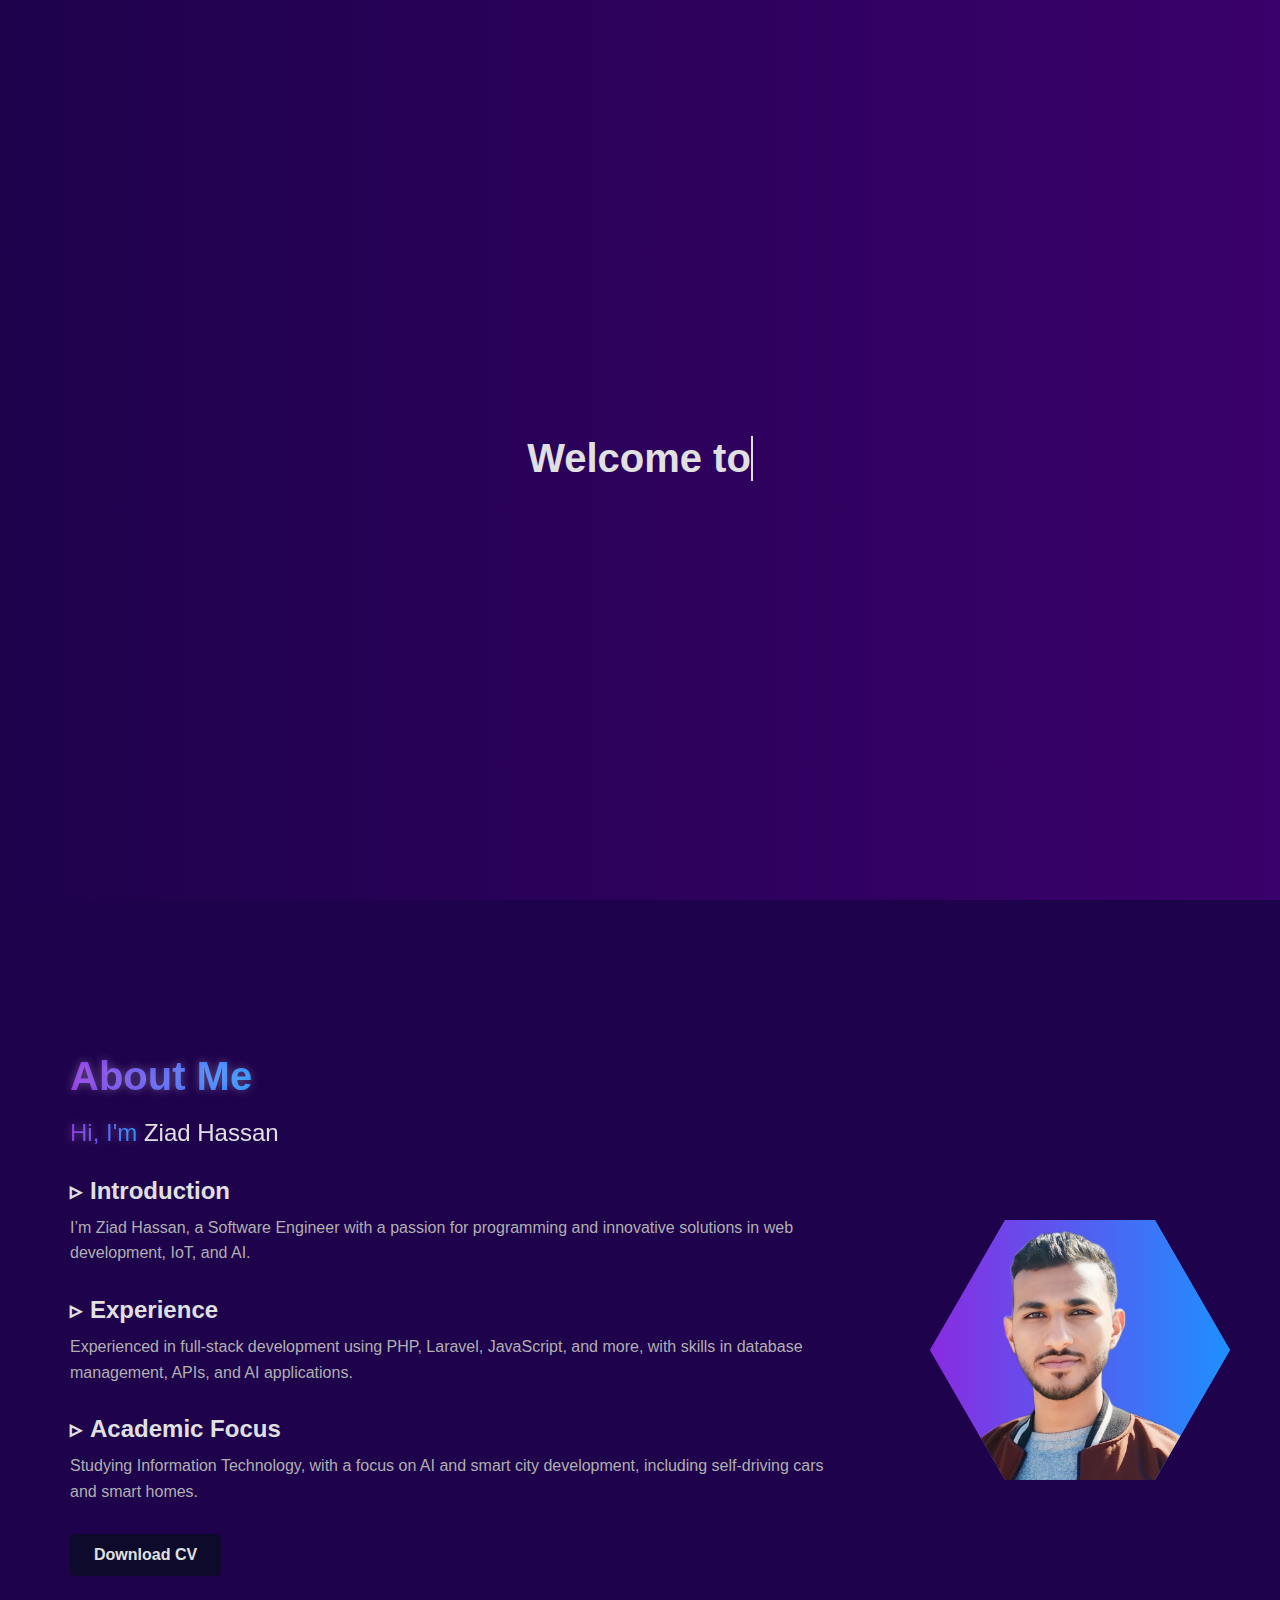
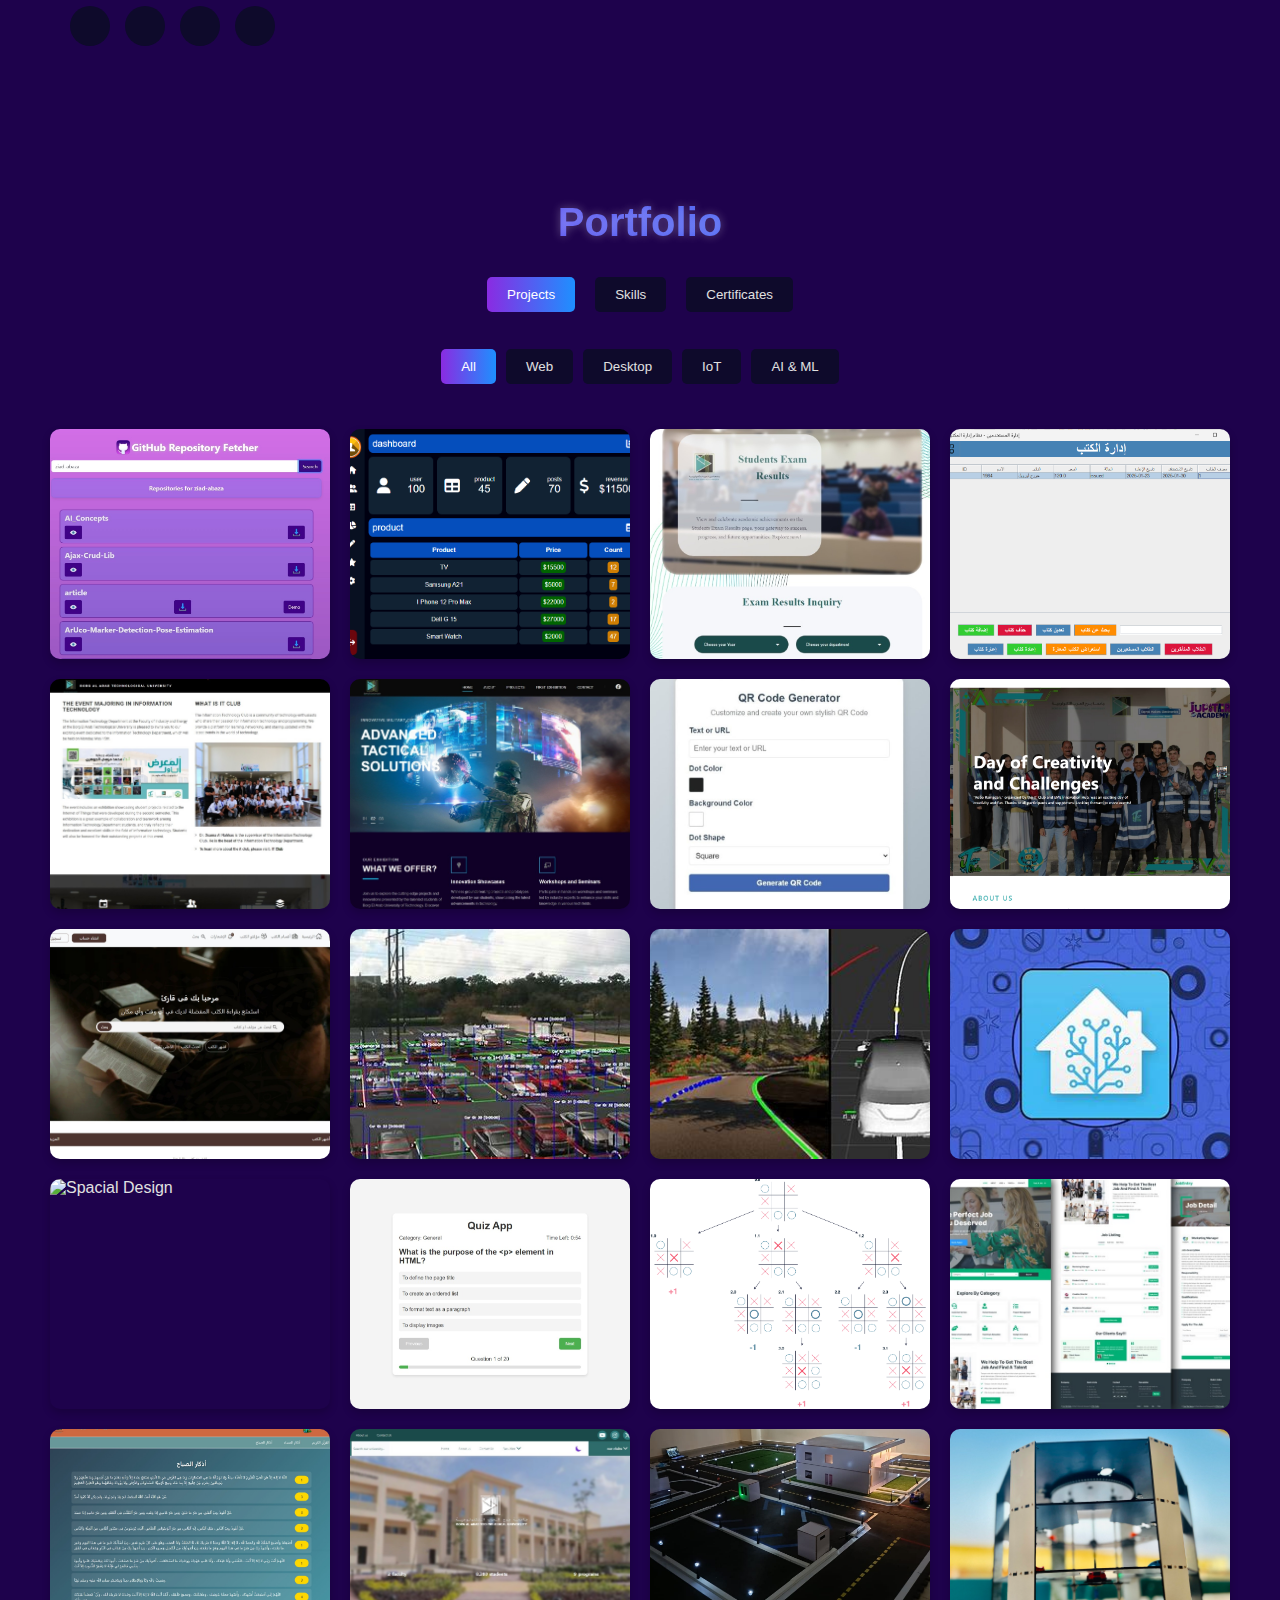
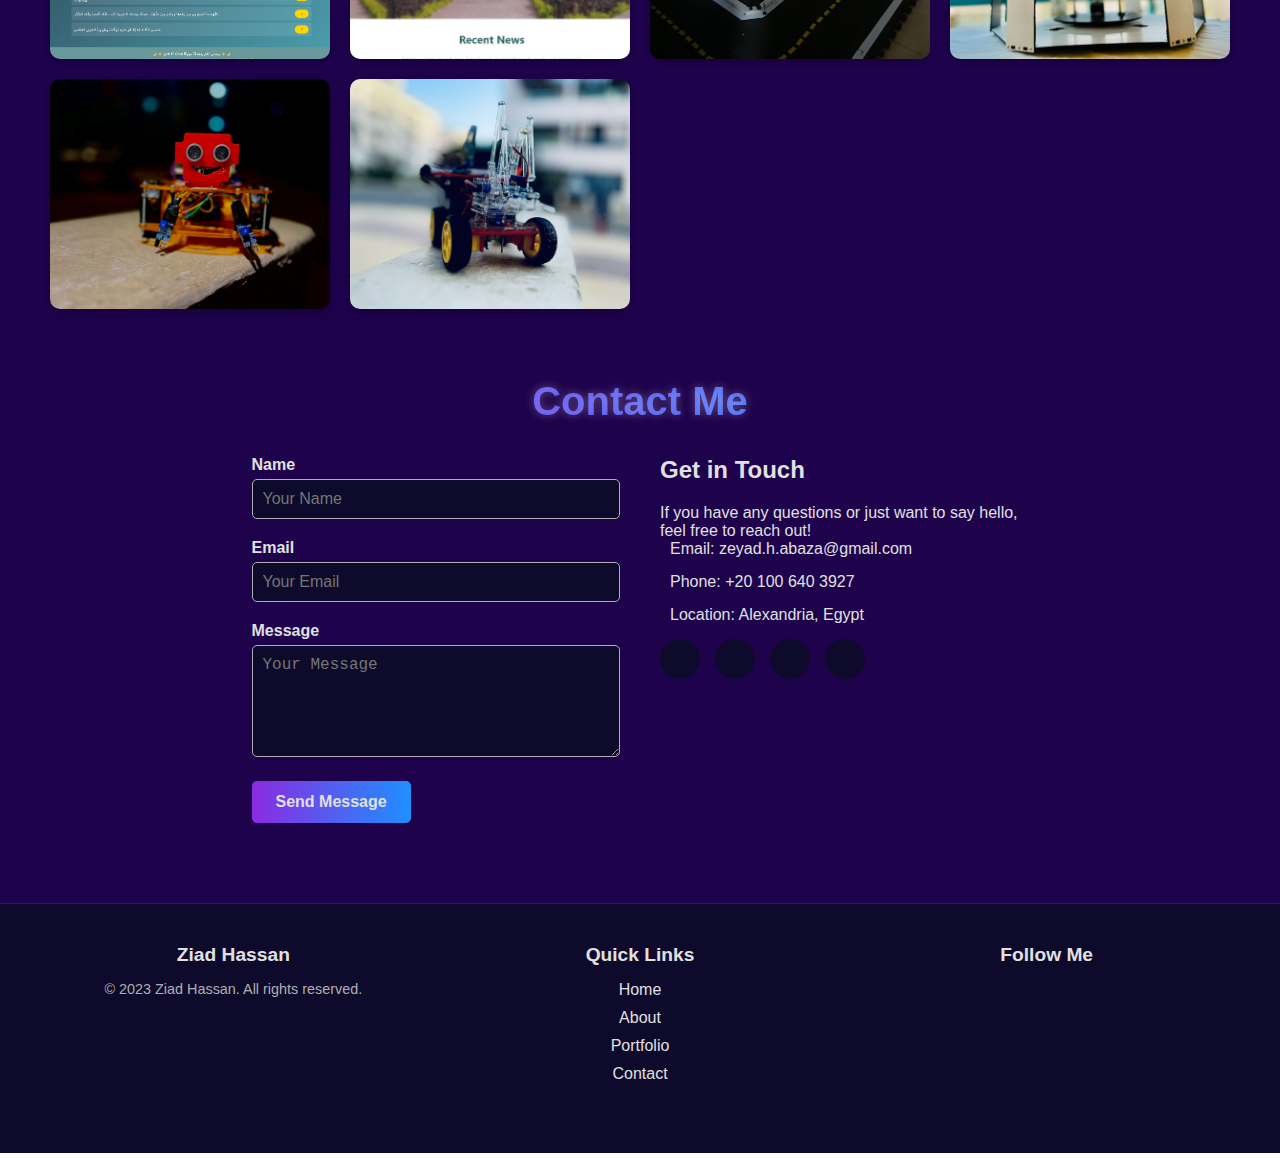
==== commit 64f883a1: "fix some error and make responsive" ====
--- a/index.html
+++ b/index.html
@@ -41,25 +41,32 @@
             </div>
         </div>
         <header class="header">
-            <div class="brand">
-                <a href="#home" class="brand-link highlight">Ziad Hassan</a>
+            <div class="header-container">
+                <div class="brand">
+                    <a href="#home" class="brand-link highlight">Ziad Hassan</a>
+                </div>
+                <nav class="nav">
+                    <button class="hamburger" aria-label="Toggle menu">
+                        <span class="hamburger-box">
+                            <span class="hamburger-inner"></span>
+                        </span>
+                    </button>
+                    <ul class="nav-list">
+                        <li class="nav-item">
+                            <a href="#home" class="nav-link active">Home</a>
+                        </li>
+                        <li class="nav-item">
+                            <a href="#about" class="nav-link">About</a>
+                        </li>
+                        <li class="nav-item">
+                            <a href="#portfolio" class="nav-link">Portfolio</a>
+                        </li>
+                        <li class="nav-item">
+                            <a href="#contact" class="nav-link">Contact</a>
+                        </li>
+                    </ul>
+                </nav>
             </div>
-            <nav class="nav">
-                <ul class="nav-list">
-                    <li class="nav-item">
-                        <a href="#home" class="nav-link active">Home</a>
-                    </li>
-                    <li class="nav-item">
-                        <a href="#about" class="nav-link">About</a>
-                    </li>
-                    <li class="nav-item">
-                        <a href="#portfolio" class="nav-link">Portfolio</a>
-                    </li>
-                    <li class="nav-item">
-                        <a href="#contact" class="nav-link">Contact</a>
-                    </li>
-                </ul>
-            </nav>
         </header>
         <main class="main">
             <section id="home" class="section">
@@ -82,23 +89,38 @@
                             <span>Problem-Solving & Algorithms</span>
                         </div>
                         <div class="btn-group">
-                            <a href="#Portfolio" class="btn btn-primary">Skills</a>
+                            <a href="#portfolio" class="btn btn-primary">Skills</a>
                             <a href="#contact" class="btn btn-primary">Contact Me</a>
-                            <a href="#Portfolio" class="btn btn-primary">Projects</a>
-                        </div>
-                        <div class="social-icons">
-                            <a href="https://www.linkedin.com/in/ziad-h-abaza-82276331b" target="_blank" class="social-icon">
-                                <i class="fa-brands fa-linkedin"></i>
-                            </a>
-                            <a href="https://github.com/Ziad-Abaza" target="_blank" class="social-icon">
-                                <i class="fa-brands fa-github"></i>
-                            </a>
-                            <a href="https://wa.me/201006403927" target="_blank" class="social-icon">
-                                <i class="fa-brands fa-whatsapp"></i>
-                            </a>
-                            <a href="https://instagram.com/3_p0ox?igshid=MzNlNGNkZWQ4Mg==" target="_blank" class="social-icon">
-                                <i class="fa-brands fa-instagram"></i>
-                            </a>
+                            <a href="#portfolio" class="btn btn-primary">Projects</a>
+                        </div>
+                        <div class="skills-icons">
+                            <div class="skill-icon" title="AI & Machine Learning">
+                                <i class="fa-solid fa-robot"></i>
+                            </div>
+                            <div class="skill-icon" title="Web Development">
+                                <i class="fa-solid fa-code"></i>
+                            </div>
+                            <div class="skill-icon" title="IoT & Embedded Systems">
+                                <i class="fa-solid fa-microchip"></i>
+                            </div>
+                            <div class="skill-icon" title="Database Design">
+                                <i class="fa-solid fa-database"></i>
+                            </div>
+                            <div class="skill-icon" title="DevOps & CI/CD">
+                                <i class="fa-solid fa-gear"></i>
+                            </div>
+                            <div class="skill-icon" title="Python">
+                                <i class="fa-brands fa-python"></i>
+                            </div>
+                            <div class="skill-icon" title="JavaScript">
+                                <i class="fa-brands fa-js"></i>
+                            </div>
+                            <div class="skill-icon" title="Java">
+                                <i class="fa-brands fa-java"></i>
+                            </div>
+                            <div class="skill-icon" title="Git">
+                                <i class="fa-brands fa-git-alt"></i>
+                            </div>
                         </div>
                     </div>
                     <div class="home-image">
@@ -134,7 +156,7 @@
                         </div>
                     </div>
                     <div class="btn-group">
-                        <a href="Ziad-Hassan-Web Developer-CV.pdf" class="btn btn-download">Download CV</a>
+                        <a href="Ziad-Hassan-Web Developer-CV.pdf" class="btn btn-download" download>Download CV</a>
                     </div>
                     <div class="social-icons">
                         <a href="https://www.linkedin.com/in/ziad-h-abaza-82276331b" target="_blank" class="social-icon">
@@ -183,9 +205,17 @@
                     </div>
                     <!-- Projects Section -->
                     <div id="projects" class="tab-content active">
+                        <div class="filtre-projects">
+                            <button class="filter-button active" data-filter="all">All</button>
+                            <button class="filter-button" data-filter="web">Web</button>
+                            <button class="filter-button" data-filter="desktop">Desktop</button>
+                            <button class="filter-button" data-filter="iot">IoT</button>
+                            <button class="filter-button" data-filter="ai">AI & ML</button>
+                            <!-- <button class="filter-button" data-filter="other">Other Projects</button> -->
+                        </div>
                         <div class="grid-container">
                             <!-- Project 1: Fetch Repos -->
-                            <div class="card">
+                            <div class="card" data-category="web">
                                 <img src="img/projects/fetchRebos.jpeg" alt="Fetch Repos" class="card-image">
                                 <div class="card-overlay">
                                     <a href="https://ziad-abaza.github.io/fetchRebos/" target="_blank" class="project-link">
@@ -201,7 +231,7 @@
                                 </div>
                             </div>
                             <!-- Project 2: Dashboard UI -->
-                            <div class="card">
+                            <div class="card" data-category="web">
                                 <img src="img/projects/dashboard.png" alt="Dashboard UI" class="card-image">
                                 <div class="card-overlay">
                                     <a href="https://ziad-abaza.github.io/beginner-dashboard-ui/" target="_blank" class="project-link">
@@ -217,7 +247,7 @@
                                 </div>
                             </div>
                             <!-- Project 3: Exam Grade Calculator -->
-                            <div class="card">
+                            <div class="card" data-category="web">
                                 <img src="img/projects/exam-grade.jpg" alt="Exam Grade Calculator" class="card-image">
                                 <div class="card-overlay">
                                     <a href="https://www.batugrades.top/" target="_blank" class="project-link">
@@ -233,8 +263,8 @@
                                 </div>
                             </div>
                             <!-- Project 4: Book Borrowing System -->
-                            <div class="card">
-                                <img src="img/projects/Book.png" alt="Book Borrowing System" class="card-image">
+                            <div class="card" data-category="desktop">
+                                <img src="img/projects/book.png" alt="Book Borrowing System" class="card-image">
                                 <div class="card-overlay">
                                     <a href="https://github.com/ziad-abaza/Book-Borrowing-System-Desktop" target="_blank" class="project-link">
                                         <i class="fas fa-external-link-alt"></i>
@@ -249,7 +279,7 @@
                                 </div>
                             </div>
                             <!-- Project 5: IT Projects Exhibition 1 -->
-                            <div class="card">
+                            <div class="card" data-category="web">
                                 <img src="img/projects/event-1.jpeg" alt="IT Projects Exhibition 1" class="card-image">
                                 <div class="card-overlay">
                                     <a href="https://ziad-abaza.github.io/firs-it-projects-exhibition/" target="_blank" class="project-link">
@@ -265,7 +295,7 @@
                                 </div>
                             </div>
                             <!-- Project 6: IT Projects Exhibition 2 -->
-                            <div class="card">
+                            <div class="card" data-category="web">
                                 <img src="img/projects/event-2.jpeg" alt="IT Projects Exhibition 2" class="card-image">
                                 <div class="card-overlay">
                                     <a href="https://ziad-abaza.github.io/it-projects-exhibition-2/" target="_blank" class="project-link">
@@ -281,7 +311,7 @@
                                 </div>
                             </div>
                             <!-- Project 7: QR Code Generator -->
-                            <div class="card">
+                            <div class="card" data-category="web">
                                 <img src="img/projects/qr-code.jpeg" alt="QR Code Generator" class="card-image">
                                 <div class="card-overlay">
                                     <a href="https://ziad-abaza.github.io/Generate-QR-Code/" target="_blank" class="project-link">
@@ -304,7 +334,7 @@
                                 </div>
                             </div>
                             <!-- Project 8: IT Club Website -->
-                            <div class="card">
+                            <div class="card" data-category="web">
                                 <img src="img/projects/it-club-site.jpeg" alt="IT Club Website" class="card-image">
                                 <div class="card-overlay">
                                     <a href="https://ziad-abaza.github.io/it-club-site/" target="_blank" class="project-link">
@@ -327,7 +357,7 @@
                                 </div>
                             </div>
                             <!-- Project 9: Library Management System -->
-                            <div class="card">
+                            <div class="card" data-category="web">
                                 <img src="img/projects/Library-Mangement-Systm.jpeg" alt="Library Management System" class="card-image">
                                 <div class="card-overlay">
                                     <a href="https://github.com/ziad-abaza/Library-Mangement-Systm" target="_blank" class="project-link">
@@ -350,7 +380,7 @@
                                 </div>
                             </div>
                             <!-- Project 10: Parking Computer Vision -->
-                            <div class="card">
+                            <div class="card" data-category="ai">
                                 <img src="img/projects/parking-computer-vision.jpeg" alt="Parking Computer Vision" class="card-image">
                                 <div class="card-overlay">
                                     <a href="https://github.com/ziad-abaza/parking-computer-vision" target="_blank" class="project-link">
@@ -373,7 +403,7 @@
                                 </div>
                             </div>
                             <!-- Project 11: Lane Detection and Keeping Algorithm -->
-                            <div class="card">
+                            <div class="card" data-category="ai">
                                 <img src="img/projects/Lane-Detection-and-Keeping-Algorithm.jpeg" alt="Lane Detection and Keeping Algorithm" class="card-image">
                                 <div class="card-overlay">
                                     <a href="https://github.com/ziad-abaza/Lane-Detection-and-Keeping-Algorithm" target="_blank" class="project-link">
@@ -396,7 +426,7 @@
                                 </div>
                             </div>
                             <!-- Project 12: Smart Home Assistant -->
-                            <div class="card">
+                            <div class="card" data-category="ai">
                                 <img src="img/projects/Smart-Home-Assistant.jpeg" alt="Smart Home Assistant" class="card-image">
                                 <div class="card-overlay">
                                     <a href="https://github.com/ziad-abaza/Smart-Home-Assistant" target="_blank" class="project-link">
@@ -419,7 +449,7 @@
                                 </div>
                             </div>
                             <!-- Project 13: Spacial Design -->
-                            <div class="card">
+                            <div class="card" data-category="web">
                                 <img src="img/projects/Spacial-Design.png" alt="Spacial Design" class="card-image">
                                 <div class="card-overlay">
                                     <a href="https://ziad-abaza.github.io/Spacial-Design/" target="_blank" class="project-link">
@@ -442,7 +472,7 @@
                                 </div>
                             </div>
                             <!-- Project 14: Simple Interactive Quiz -->
-                            <div class="card">
+                            <div class="card" data-category="web">
                                 <img src="img/projects/Simple-Interactive-Quiz.jpeg" alt="Simple Interactive Quiz" class="card-image">
                                 <div class="card-overlay">
                                     <a href="https://ziad-abaza.github.io/Simple-Interactive-Quiz/" target="_blank" class="project-link">
@@ -465,7 +495,7 @@
                                 </div>
                             </div>
                             <!-- Project 15: Tic-Tac-Toe AI Comparison -->
-                            <div class="card">
+                            <div class="card" data-category="ai">
                                 <img src="img/projects/Tic-Tac-Toe-AI-Comparison.png" alt="Tic-Tac-Toe AI Comparison" class="card-image">
                                 <div class="card-overlay">
                                     <a href="https://github.com/ziad-abaza/Tic-Tac-Toe-AI-Comparison" target="_blank" class="project-link">
@@ -488,7 +518,7 @@
                                 </div>
                             </div>
                             <!-- Project 16: Job Portal Website -->
-                            <div class="card">
+                            <div class="card" data-category="web">
                                 <img src="img/projects/job-portal-website.jpg" alt="Job Portal Website" class="card-image">
                                 <div class="card-overlay">
                                     <a href="https://github.com/ziad-abaza/EgyTech-Team-Project-PHP" target="_blank" class="project-link">
@@ -511,7 +541,7 @@
                                 </div>
                             </div>
                             <!-- Project 17: Azkar App -->
-                            <div class="card">
+                            <div class="card" data-category="web">
                                 <img src="img/projects/azkar.jpeg" alt="Azkar App" class="card-image">
                                 <div class="card-overlay">
                                     <a href="https://ziad-abaza.github.io/azkar/" target="_blank" class="project-link">
@@ -534,7 +564,7 @@
                                 </div>
                             </div>
                             <!-- Project 18: College Website -->
-                            <div class="card">
+                            <div class="card" data-category="web">
                                 <img src="img/projects/college.jpeg" alt="College Website" class="card-image">
                                 <div class="card-overlay">
                                     <a href="https://batechu.com/" target="_blank" class="project-link">
@@ -556,31 +586,8 @@
                                   `)">Details</button>
                                 </div>
                             </div>
-                            <!-- Project 19: Job Seekers Website -->
-                            <div class="card">
-                                <img src="img/projects/projecr-web.jpeg" alt="Job Seekers Website" class="card-image">
-                                <div class="card-overlay">
-                                    <a href="https://github.com/ziad-abaza/EgyTech-Team-Project-PH/" target="_blank" class="project-link">
-                                        <i class="fas fa-external-link-alt"></i>
-                                    </a>
-                                    <button class="details-button" onclick="showDetails(`
-                                      <strong>Job Seekers Website:</strong> A platform for job seekers.
-                                      <br><br>
-                                      <strong>Description:</strong> This platform helps job seekers find employment opportunities by providing job listings, resume uploads, and application tracking.
-                                      <br><br>
-                                      <strong>Technologies:</strong> PHP, MySQL, HTML, CSS, JavaScript.
-                                      <br><br>
-                                      <strong>Features:</strong>
-                                      <ul>
-                                          <li>Job listings and search functionality.</li>
-                                          <li>Resume upload and management.</li>
-                                          <li>Application tracking.</li>
-                                      </ul>
-                                  `)">Details</button>
-                                </div>
-                            </div>
-                            <!-- Project 20: Smart City -->
-                            <div class="card">
+                            <!-- Project 19: Smart City -->
+                            <div class="card" data-category="iot">
                                 <img src="img/projects/sm_city-4.jpg" alt="Smart City" class="card-image">
                                 <div class="card-overlay">
                                     <button class="details-button" onclick="showDetails(`
@@ -599,8 +606,8 @@
                                     `)">Details</button>
                                 </div>
                             </div>
-                            <!-- Project 21: Multi-Level Parking -->
-                            <div class="card">
+                            <!-- Project 20: Multi-Level Parking -->
+                            <div class="card" data-category="iot">
                                 <img src="img/projects/parking-1.jpg" alt="Multi-Level Parking" class="card-image">
                                 <div class="card-overlay">
                                     <a href="https://algamelomer.github.io/Iot-Multi-level-Parking/" target="_blank" class="project-link">
@@ -622,8 +629,8 @@
                                   `)">Details</button>
                                 </div>
                             </div>
-                            <!-- Project 22: Line Following Car -->
-                            <div class="card">
+                            <!-- Project 21: Line Following Car -->
+                            <div class="card" data-category="iot">
                                 <img src="img/projects/lineCar.jpg" alt="Line Following Car" class="card-image">
                                 <div class="card-overlay">
                                     <button class="details-button" onclick="showDetails(`
@@ -642,8 +649,8 @@
                                     `)">Details</button>
                                 </div>
                             </div>
-                            <!-- Project 23: Robotic Arm Car -->
-                            <div class="card">
+                            <!-- Project 22: Robotic Arm Car -->
+                            <div class="card" data-category="iot">
                                 <img src="img/projects/armCar.jpg" alt="Robotic Arm Car" class="card-image">
                                 <div class="card-overlay">
                                     <a href="https://github.com/ziad-abaza/robotic-arm-car" target="_blank" class="project-link">
--- a/css/styles.css
+++ b/css/styles.css
@@ -34,6 +34,16 @@
 a:active {
   outline: none;
 }
+
+.highlight {
+  background: var(--liner-color-1) !important;
+  -webkit-background-clip: text !important;
+  background-clip: text !important;
+  color: transparent !important;
+  text-shadow: 0 0 10px rgba(255, 255, 255, 0.3) !important;
+}
+
+/*******************  aura wrapper  *******************/
 
 .aura-wrapper {
   position: fixed;
@@ -90,13 +100,7 @@
   }
 }
 
-.highlight {
-  background: var(--liner-color-1) !important;
-  -webkit-background-clip: text !important;
-  background-clip: text !important;
-  color: transparent !important;
-  text-shadow: 0 0 10px rgba(255, 255, 255, 0.3) !important;
-}
+/*******************  splash screen  *******************/
 
 .splash-screen {
   position: fixed;
@@ -200,26 +204,115 @@
   }
 }
 
+/*******************  back to top button  *******************/
+
+.back-to-top {
+  position: fixed;
+  bottom: 20px;
+  right: 20px;
+  width: 50px;
+  height: 50px;
+  background: var(--liner-color-1);
+  border: none;
+  color: var(--primary-text-color);
+  padding: 10px 15px;
+  border-radius: 50%;
+  cursor: pointer;
+  transition: opacity 0.3s ease, transform 0.3s ease;
+  opacity: 0;
+  visibility: hidden;
+  z-index: 1000;
+}
+
+.back-to-top.show {
+  opacity: 1;
+  visibility: visible;
+}
+
+.back-to-top:hover {
+  transform: translateY(-5px);
+}
+
+/*******************  header  *******************/
+
 .header {
   position: fixed;
   top: 0;
   left: 0;
   width: 100%;
-  display: flex;
-  justify-content: space-between;
-  align-items: center;
-  padding: 0 20px;
   background: var(--background-color);
   z-index: 100;
   box-shadow: 0 0 10px var(--shadow-color);
   transition: background 0.3s ease;
 }
 
+.header-container {
+  width: 90%;
+  margin: auto;
+  display: flex;
+  justify-content: space-between;
+  align-items: center;
+}
+
 .brand {
   display: flex;
   justify-content: center;
   align-items: center;
   padding: 10px 0;
+}
+
+.hamburger {
+  display: none;
+  cursor: pointer;
+  background: none;
+  border: none;
+  padding: 10px;
+}
+
+.hamburger-box {
+  width: 30px;
+  height: 24px;
+  display: inline-block;
+  position: relative;
+}
+
+.hamburger-inner {
+  width: 100%;
+  height: 3px;
+  background-color: var(--primary-text-color);
+  position: absolute;
+  left: 0;
+  top: 50%;
+  transform: translateY(-50%);
+  transition: background-color 0.3s ease;
+}
+
+.hamburger-inner::before,
+.hamburger-inner::after {
+  content: "";
+  width: 100%;
+  height: 3px;
+  background-color: var(--primary-text-color);
+  position: absolute;
+  left: 0;
+  transition: transform 0.3s ease;
+}
+
+.hamburger-inner::before {
+  top: -8px;
+}
+
+.hamburger-inner::after {
+  top: 8px;
+}
+
+.nav-list {
+  display: flex;
+  justify-content: center;
+  align-items: center;
+  gap: 20px;
+  margin: 0;
+  padding: 0;
 }
 
 .brand-link {
@@ -277,7 +370,7 @@
 }
 
 .nav-link::after {
-  content: '';
+  content: "";
   position: absolute;
   width: 0;
   height: 2px;
@@ -292,6 +385,8 @@
   width: 100%;
 }
 
+/*******************  main  *******************/
+
 .main {
   display: flex;
   flex-direction: column;
@@ -301,6 +396,8 @@
   width: 100%;
   background: var(--background-color);
 }
+
+/*******************  main => home  *******************/
 
 #home,
 #about {
@@ -407,6 +504,24 @@
   gap: 15px;
 }
 
+.skills-icons {
+  display: flex;
+  gap: 15px;
+  margin-top: 20px;
+}
+
+.skill-icon {
+  font-size: 24px;
+  color: var(--primary-color);
+  transition: transform 0.3s ease, color 0.3s ease;
+  cursor: pointer;
+}
+
+.skill-icon:hover {
+  transform: scale(1.2);
+  color: var(--highlight-color);
+}
+
 .social-icon {
   display: flex;
   justify-content: center;
@@ -427,6 +542,8 @@
   box-shadow: 0 0 10px var(--shadow-color);
 }
 
+/*******************  main => about  *******************/
+
 #about {
   display: flex;
   justify-content: space-evenly;
@@ -456,7 +573,12 @@
   width: 300px;
   height: 300px;
   background: var(--liner-color-1);
-  clip-path: polygon(25% 6.7%, 75% 6.7%, 100% 50%, 75% 93.3%, 25% 93.3%, 0% 50%);
+  clip-path: polygon(25% 6.7%,
+      75% 6.7%,
+      100% 50%,
+      75% 93.3%,
+      25% 93.3%,
+      0% 50%);
   transition: all 0.3s;
   cursor: pointer;
   box-shadow: 0 0 20px var(--shadow-color);
@@ -483,7 +605,12 @@
   width: 300px;
   height: 300px;
   background: var(--liner-color-1);
-  clip-path: polygon(25% 6.7%, 75% 6.7%, 100% 50%, 75% 93.3%, 25% 93.3%, 0% 50%);
+  clip-path: polygon(25% 6.7%,
+      75% 6.7%,
+      100% 50%,
+      75% 93.3%,
+      25% 93.3%,
+      0% 50%);
 }
 
 .profile-image-wrapper {
@@ -642,6 +769,7 @@
   box-shadow: 0 0 10px var(--shadow-color);
 }
 
+/*******************  main => portfolio  *******************/
 
 #portfolio {
   min-height: 100vh;
@@ -738,7 +866,9 @@
   opacity: 1;
 }
 
-.view-button, .details-button, .project-link {
+.view-button,
+.details-button,
+.project-link {
   padding: 10px 20px;
   background: var(--liner-color-1);
   color: white;
@@ -764,6 +894,34 @@
   color: var(--primary-text-color);
 }
 
+.filtre-projects {
+  display: flex;
+  justify-content: center;
+  margin-bottom: 20px;
+  flex-wrap: wrap;
+}
+
+.filter-button {
+  padding: 10px 20px;
+  margin: 5px;
+  border: none;
+  background: var(--secondary-background-color);
+  color: var(--primary-text-color);
+  cursor: pointer;
+  transition: all 0.3s;
+  border-radius: 5px;
+}
+
+.filter-button.active {
+  background: var(--liner-color-1);
+  color: white;
+}
+
+.filter-button:hover {
+  background: var(--liner-color-1);
+  color: white;
+}
+
 .skill-badges {
   display: flex;
   flex-wrap: wrap;
@@ -792,7 +950,7 @@
   z-index: 1000;
   justify-content: center;
   align-items: center;
-  font-family: 'Arial', sans-serif;
+  font-family: "Arial", sans-serif;
 }
 
 .modal-content {
@@ -856,190 +1014,226 @@
   border: 2px solid var(--liner-color-1);
 }
 
-
+/*******************  main => contact  *******************/
 
 #contact {
-    padding: 50px 20px;
-    background: var(--background-color);
-    color: var(--primary-text-color);
+  padding: 50px 20px;
+  background: var(--background-color);
+  color: var(--primary-text-color);
 }
 
 .contact-content {
-    display: flex;
-    justify-content: space-between;
-    gap: 40px;
-    max-width: 1200px;
-    margin: 0 auto;
+  display: flex;
+  justify-content: space-between;
+  gap: 40px;
+  max-width: 1200px;
+  margin: 0 auto;
 }
 
 .contact-form {
-    flex: 1;
-    max-width: 600px;
+  flex: 1;
+  max-width: 600px;
 }
 
 .form-group {
-    margin-bottom: 20px;
+  margin-bottom: 20px;
 }
 
 .form-group label {
-    display: block;
-    margin-bottom: 5px;
-    font-weight: bold;
+  display: block;
+  margin-bottom: 5px;
+  font-weight: bold;
 }
 
 .form-group input,
 .form-group textarea {
+  width: 100%;
+  padding: 10px;
+  border: 1px solid var(--secondary-text-color);
+  border-radius: 5px;
+  background: var(--secondary-background-color);
+  color: var(--primary-text-color);
+  font-size: 1rem;
+}
+
+.form-group textarea {
+  resize: vertical;
+}
+
+.contact-info {
+  flex: 1;
+  max-width: 500px;
+}
+
+.contact-subtitle {
+  font-size: 1.5rem;
+  margin-bottom: 20px;
+}
+
+.contact-details {
+  list-style: none;
+  padding: 0;
+}
+
+.contact-details li {
+  margin-bottom: 15px;
+  display: flex;
+  align-items: center;
+}
+
+.contact-details li a {
+  color: var(--primary-text-color);
+  text-decoration: none;
+  transition: color 0.3s ease;
+}
+
+.contact-details li i {
+  margin-right: 10px;
+  font-size: 1.2rem;
+  color: var(--primary-text-color);
+}
+
+/*******************  footer  *******************/
+
+.footer {
+  background: var(--secondary-background-color);
+  color: var(--primary-text-color);
+  padding: 40px 20px;
+  text-align: center;
+  border-top: 1px solid rgba(255, 255, 255, 0.1);
+}
+
+.footer-content {
+  display: flex;
+  flex-wrap: wrap;
+  justify-content: space-between;
+  max-width: 1200px;
+  margin: 0 auto;
+  gap: 20px;
+}
+
+.footer-section {
+  flex: 1;
+  min-width: 200px;
+  margin-bottom: 20px;
+}
+
+.footer-title {
+  font-size: 1.2rem;
+  margin-bottom: 15px;
+  color: var(--primary-text-color);
+}
+
+.footer-text {
+  font-size: 0.9rem;
+  color: var(--secondary-text-color);
+}
+
+.footer-links {
+  list-style: none;
+  padding: 0;
+}
+
+.footer-links li {
+  margin-bottom: 10px;
+}
+
+.footer-links a {
+  color: var(--primary-text-color);
+  text-decoration: none;
+  transition: color 0.3s ease;
+}
+
+.footer-links a:hover {
+  background: var(--liner-color-1);
+  -webkit-background-clip: text;
+  background-clip: text;
+  color: transparent;
+  text-shadow: 0 0 10px rgba(255, 255, 255, 0.3);
+}
+
+/*******************  media query  *******************/
+
+@media screen and (max-width: 870px) {
+
+  .home-content,
+  #about {
+    flex-direction: column-reverse;
+    gap: 0;
+  }
+
+  .home-image,
+  .about-image {
+    margin-top: 100px;
+  }
+
+  .home-text {
+    text-align: center;
+  }
+
+  .home-skills,
+  .btn-group,
+  .skills-icons {
+    justify-content: center;
+  }
+
+  .about-image {
+    height: auto;
+  }
+
+  .typing-text,
+.typing-text-2 {
+  white-space: pre-wrap;
+}
+}
+
+@media screen and (max-width: 620px) {
+  .contact-content {
+    flex-direction: column;
+  }
+
+  .hamburger {
+    display: block;
+  }
+
+  .nav-list {
+    display: none;
+    flex-direction: column;
+    position: absolute;
+    top: 60px;
+    right: 0;
+    background: var(--background-color);
     width: 100%;
-    padding: 10px;
-    border: 1px solid var(--secondary-text-color);
-    border-radius: 5px;
-    background: var(--secondary-background-color);
-    color: var(--primary-text-color);
-    font-size: 1rem;
-}
-
-.form-group textarea {
-    resize: vertical;
-}
-
-.contact-info {
-    flex: 1;
-    max-width: 500px;
-}
-
-.contact-subtitle {
-    font-size: 1.5rem;
-    margin-bottom: 20px;
-}
-
-.contact-details {
-    list-style: none;
+    box-shadow: 0 0 10px var(--shadow-color);
+    z-index: 1000;
+  }
+
+  .nav-list.active {
+    display: flex;
+  }
+
+  .nav-item {
+    margin: 10px 0;
+  }
+}
+
+@media (max-width: 400px) {
+  .grid-container {
     padding: 0;
-}
-
-.contact-details li {
-    margin-bottom: 15px;
-    display: flex;
-    align-items: center;
-}
-
-.contact-details li a {
-    color: var(--primary-text-color);
-    text-decoration: none;
-    transition: color 0.3s ease;
-}
-
-.contact-details li i {
-    margin-right: 10px;
-    font-size: 1.2rem;
-    color: var(--primary-text-color);
-}
-
-.social-icons {
-    display: flex;
-    gap: 15px;
-    margin-top: 20px;
-}
-
-.social-icons .social-icon {
-    color: var(--primary-text-color);
-    font-size: 1.5rem;
-    transition: color 0.3s ease;
-}
-
-.social-icons .social-icon:hover {
-    color: var(--secondary-text-color);
-}
-
-.footer {
-    background: var(--secondary-background-color);
-    color: var(--primary-text-color);
-    padding: 40px 20px;
-    text-align: center;
-    border-top: 1px solid rgba(255, 255, 255, 0.1);
-}
-
-.footer-content {
-    display: flex;
+  }
+
+  .home-illustration,
+  .profile-container {
+    width: 290px;
+    height: auto;
+    transition: transform 0.3s ease-in-out;
+  }
+
+  .btn-group {
+    flex-flow: column;
+  }
+
+  .skills-icons {
     flex-wrap: wrap;
-    justify-content: space-between;
-    max-width: 1200px;
-    margin: 0 auto;
-    gap: 20px;
-}
-
-.footer-section {
-    flex: 1;
-    min-width: 200px;
-    margin-bottom: 20px;
-}
-
-.footer-title {
-    font-size: 1.2rem;
-    margin-bottom: 15px;
-    color: var(--primary-text-color);
-}
-
-.footer-text {
-    font-size: 0.9rem;
-    color: var(--secondary-text-color);
-}
-
-.footer-links {
-    list-style: none;
-    padding: 0;
-}
-
-.footer-links li {
-    margin-bottom: 10px;
-}
-
-.footer-links a {
-    color: var(--primary-text-color);
-    text-decoration: none;
-    transition: color 0.3s ease;
-}
-
-.footer-links a:hover {
-    color: var(--secondary-text-color);
-}
-
-.social-icons {
-    display: flex;
-    justify-content: center;
-    gap: 15px;
-}
-
-.social-icons .social-icon {
-    color: var(--primary-text-color);
-    font-size: 1.5rem;
-    transition: color 0.3s ease;
-}
-
-.social-icons .social-icon:hover {
-    color: var(--secondary-text-color);
-}
-.back-to-top {
-    position: fixed;
-    bottom: 20px;
-    right: 20px;
-    background: var(--liner-color-1);
-    border: none;
-    color: var(--primary-text-color);
-    padding: 10px 15px;
-    border-radius: 50%;
-    cursor: pointer;
-    transition: opacity 0.3s ease, transform 0.3s ease;
-    opacity: 0; 
-    visibility: hidden; 
-    z-index: 1000; 
-}
-
-.back-to-top.show {
-    opacity: 1;
-    visibility: visible;
-}
-
-.back-to-top:hover {
-    transform: translateY(-5px);
+  }
 }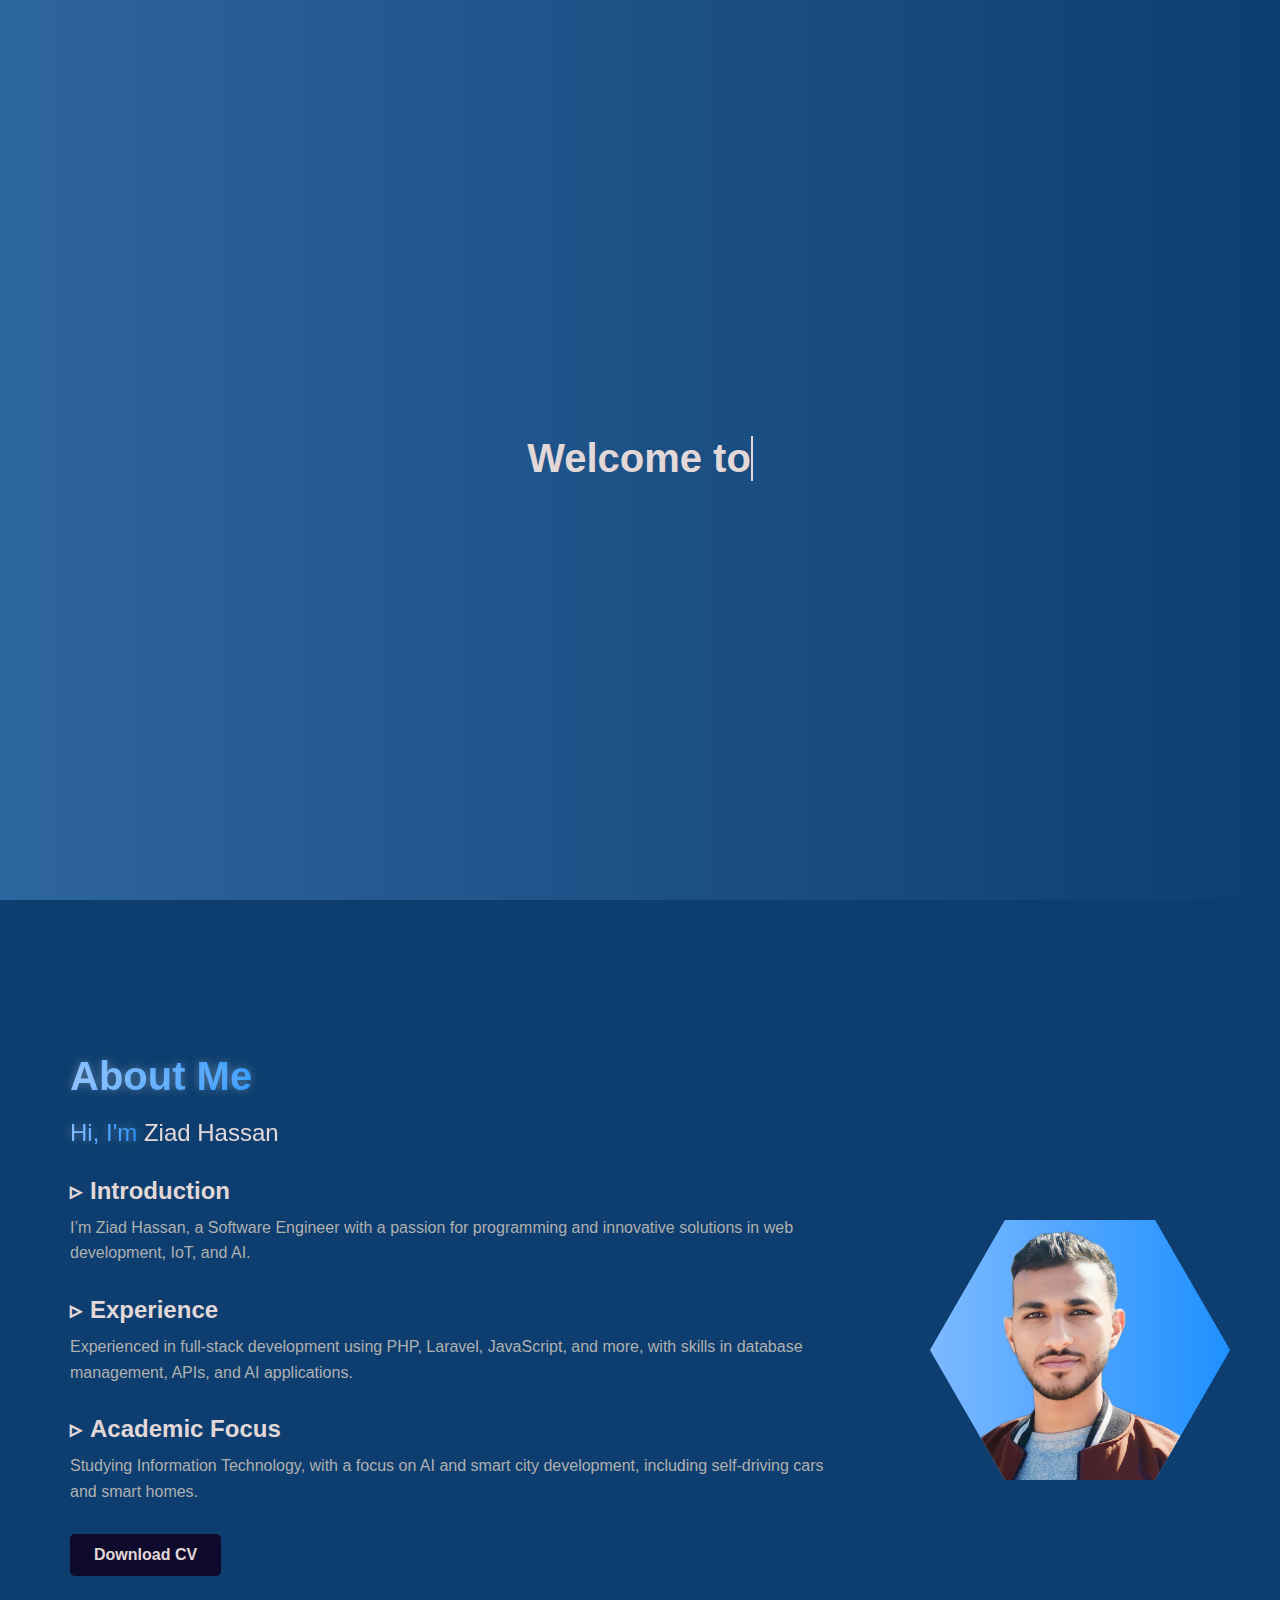
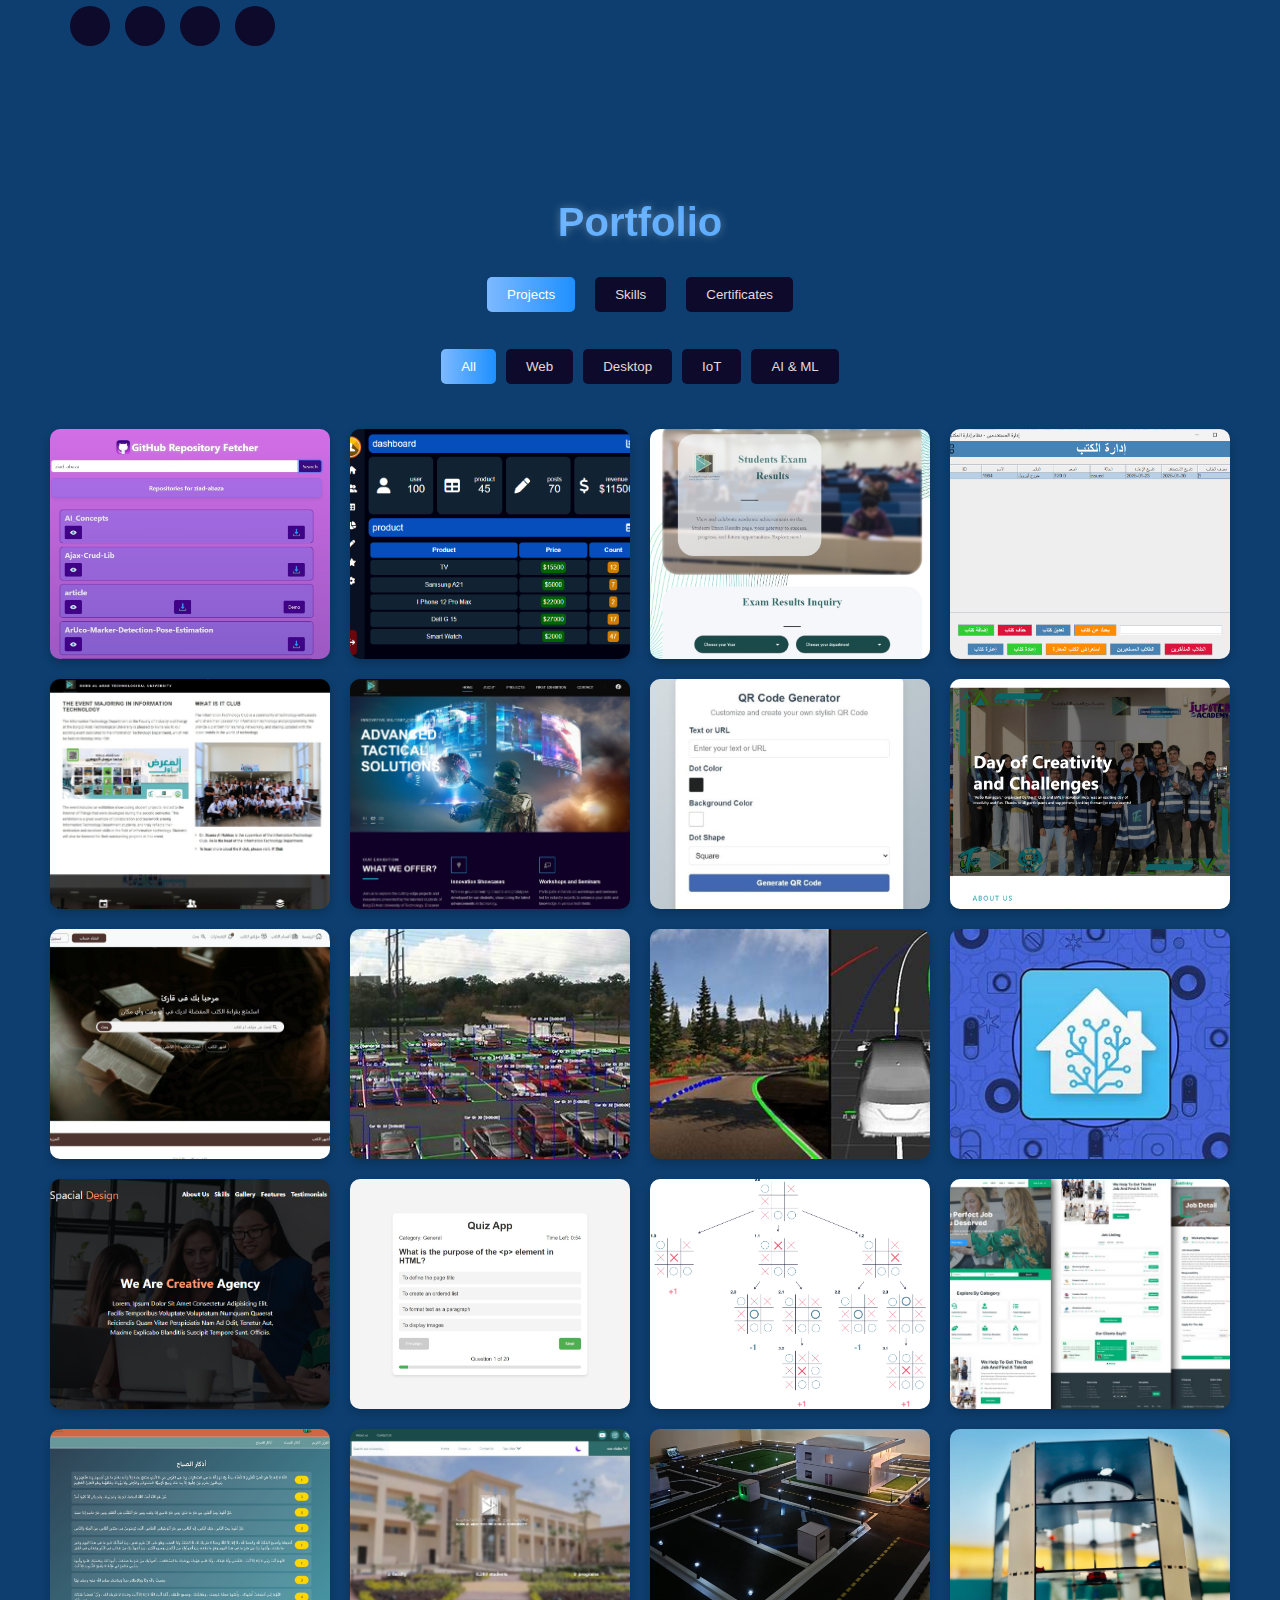
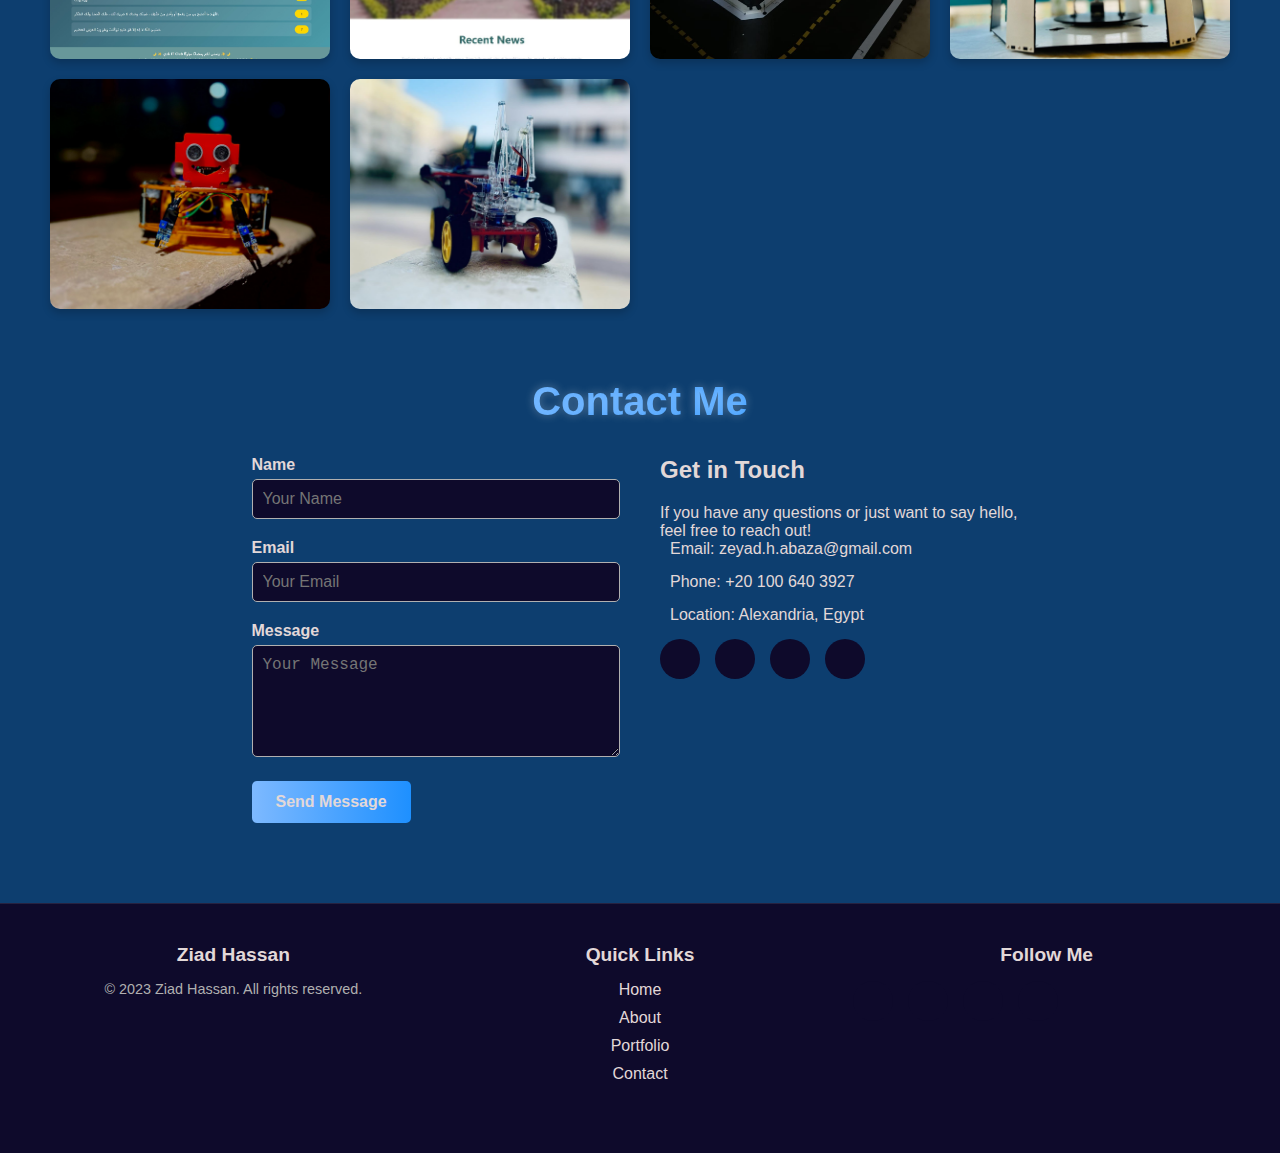
==== commit 0b77ac67: "change theme and adding rebo image" ====
--- a/index.html
+++ b/index.html
@@ -43,7 +43,7 @@
         <header class="header">
             <div class="header-container">
                 <div class="brand">
-                    <a href="#home" class="brand-link highlight">Ziad Hassan</a>
+                    <a href="index.html" class="brand-link highlight">Ziad Hassan</a>
                 </div>
                 <nav class="nav">
                     <button class="hamburger" aria-label="Toggle menu">
@@ -63,6 +63,9 @@
                         </li>
                         <li class="nav-item">
                             <a href="#contact" class="nav-link">Contact</a>
+                        </li>
+                        <li class="nav-item">
+                            <a href="repositories.html" class="link-move">Repositories</a>
                         </li>
                     </ul>
                 </nav>
@@ -450,7 +453,7 @@
                             </div>
                             <!-- Project 13: Spacial Design -->
                             <div class="card" data-category="web">
-                                <img src="img/projects/Spacial-Design.png" alt="Spacial Design" class="card-image">
+                                <img src="img/projects/SPACIAL-DESIGN.png" alt="Spacial Design" class="card-image">
                                 <div class="card-overlay">
                                     <a href="https://ziad-abaza.github.io/Spacial-Design/" target="_blank" class="project-link">
                                         <i class="fas fa-external-link-alt"></i>
--- a/css/styles.css
+++ b/css/styles.css
@@ -1,11 +1,20 @@
 :root {
-  --primary-text-color: #e0e0e0;
+  --primary-text-color: #e2d8d8;
+  --secondary-text-color: #b0b0b0;
+  --liner-color-1: linear-gradient(to right, #7dB9FF, #1e90ff);
+  --liner-color-2: linear-gradient(to left, #0D3E6F, #2d659e);
+  --shadow-color: #95C2F0;
+  --background-color: #0D3E6F;
+  --secondary-background-color: #0e0a2b;
+  --background-aura: linear-gradient(135deg, rgba(255, 0, 150, 0.1), rgba(0, 150, 255, 0.1), rgba(150, 255, 0, 0.1));
+  /* --primary-text-color: #e0e0e0;
   --secondary-text-color: #b0b0b0;
   --liner-color-1: linear-gradient(to right, #8a2be2, #1e90ff);
   --liner-color-2: linear-gradient(to right, #1e024c, #3a006b);
   --shadow-color: #a94fff;
   --background-color: #1e024c;
-  --secondary-background-color: #0e0a2b;
+  --secondary-background-color: #0e0a2b; */
+  /* --background-aura: linear-gradient(135deg, rgba(255, 0, 150, 0.1), rgba(0, 150, 255, 0.1), rgba(150, 255, 0, 0.1)); */
 }
 
 * {
@@ -44,7 +53,6 @@
 }
 
 /*******************  aura wrapper  *******************/
-
 .aura-wrapper {
   position: fixed;
   top: 0;
@@ -53,20 +61,19 @@
   height: 100%;
   z-index: 10;
   pointer-events: none;
+  /* backdrop-filter: blur(10px);  */
 }
 
 .aura-circle {
   position: fixed;
   border-radius: 50%;
-  filter: blur(50px);
+  filter: blur(20px); 
   animation: float 10s infinite alternate ease-in-out;
-  background: linear-gradient(135deg,
-      rgba(255, 0, 150, 0.4),
-      rgba(0, 150, 255, 0.4),
-      rgba(150, 255, 0, 0.4));
-  box-shadow: 0 0 50px rgba(0, 0, 0, 0.3);
-  -webkit-filter: blur(50px);
+  background: var(--background-aura);
+  box-shadow: 0 0 20px rgba(0, 0, 0, 0.2); 
+  -webkit-filter: blur(15px); 
   z-index: 11;
+  mix-blend-mode: overlay; 
 }
 
 .aura-circle--large {
@@ -96,7 +103,7 @@
   }
 
   100% {
-    transform: translateY(-50px) translateX(50px);
+    transform: translateY(-100px) translateX(100px);
   }
 }
 
@@ -349,7 +356,7 @@
   list-style: none;
 }
 
-.nav-link {
+.nav-link, .link-move {
   color: var(--primary-text-color);
   font-size: 1rem;
   font-weight: 700;
@@ -358,18 +365,18 @@
   position: relative;
 }
 
-.nav-link:hover {
+.nav-link:hover, .link-move:hover {
   color: var(--secondary-text-color);
 }
 
-.nav-link.active {
+.nav-link.active, .link-move.active {
   background: var(--liner-color-1);
   -webkit-background-clip: text;
   background-clip: text;
   color: transparent;
 }
 
-.nav-link::after {
+.nav-link::after, .link-move::after {
   content: "";
   position: absolute;
   width: 0;
@@ -381,7 +388,9 @@
 }
 
 .nav-link:hover::after,
-.nav-link.active::after {
+.nav-link.active::after,
+.link-move:hover::after,
+.link-move.active::after {
   width: 100%;
 }
 
@@ -1182,9 +1191,9 @@
   }
 
   .typing-text,
-.typing-text-2 {
-  white-space: pre-wrap;
-}
+  .typing-text-2 {
+    white-space: pre-wrap;
+  }
 }
 
 @media screen and (max-width: 620px) {
@@ -1230,10 +1239,114 @@
   }
 
   .btn-group {
-    flex-flow: column;
+    flex-direction: row;
+    flex-wrap: wrap;
+    justify-content: center;
+  }
+
+  .btn-group .btn{
+    width: fit-content !important;
   }
 
   .skills-icons {
     flex-wrap: wrap;
   }
+}
+
+
+/*******************  GitHub Repositories  *******************/
+
+.gh-repositories-container {
+  display: grid;
+  grid-template-columns: repeat(auto-fit, minmax(300px, 1fr));
+  gap: 20px;
+  padding: 20px;
+}
+
+.gh-section {
+  margin-top: 100px;
+  text-align: center;
+}
+
+.gh-repo-card {
+  background: var(--secondary-background-color);
+  border-radius: 10px;
+  padding: 20px;
+  box-shadow: 0 0 10px var(--shadow-color);
+  transition: transform 0.3s ease, box-shadow 0.3s ease;
+  display: flex;
+  flex-direction: column;
+  overflow: hidden;
+  gap: 10px;
+}
+
+.gh-repo-card:hover {
+  transform: translateY(-5px);
+  box-shadow: 0 5px 15px var(--shadow-color);
+}
+
+.gh-repo-image {
+  width: 100%;
+  height: 200px !important; 
+  object-fit: cover !important; 
+  border-radius: 10px 10px 0 0; 
+}
+
+.gh-repo-name {
+  font-size: 1.5rem;
+  margin: 0px 15px; 
+  color: var(--primary-text-color);
+}
+
+.gh-repo-description {
+  font-size: 0.9rem;
+  color: var(--secondary-text-color);
+  /* margin: 10px 15px 15px 15px;  */
+  flex-grow: 1;
+}
+
+.gh-btn-container {
+  display: flex;
+  gap: 10px; 
+  margin-top: auto; 
+}
+
+.gh-btn {
+  display: inline-block;
+  padding: 10px 15px;
+  border-radius: 5px;
+  text-decoration: none;
+  font-weight: bold;
+  transition: background 0.3s ease, transform 0.3s ease;
+  text-align: center;
+  flex: 1; 
+  max-height: 38.4px;
+}
+
+.gh-btn-primary {
+  background: var(--liner-color-1);
+  color: var(--primary-text-color);
+}
+
+.gh-btn-secondary {
+  background: var(--liner-color-2);
+  color: var(--primary-text-color);
+}
+
+.gh-btn:hover {
+  transform: scale(1.05);
+  opacity: 0.9; 
+}
+
+.gh-loading-indicator {
+  text-align: center;
+  font-size: 1.2rem;
+  color: var(--primary-text-color);
+  padding: 20px;
+}
+
+.gh-error {
+  color: #ff6b6b;
+  text-align: center;
+  font-size: 1.2rem;
 }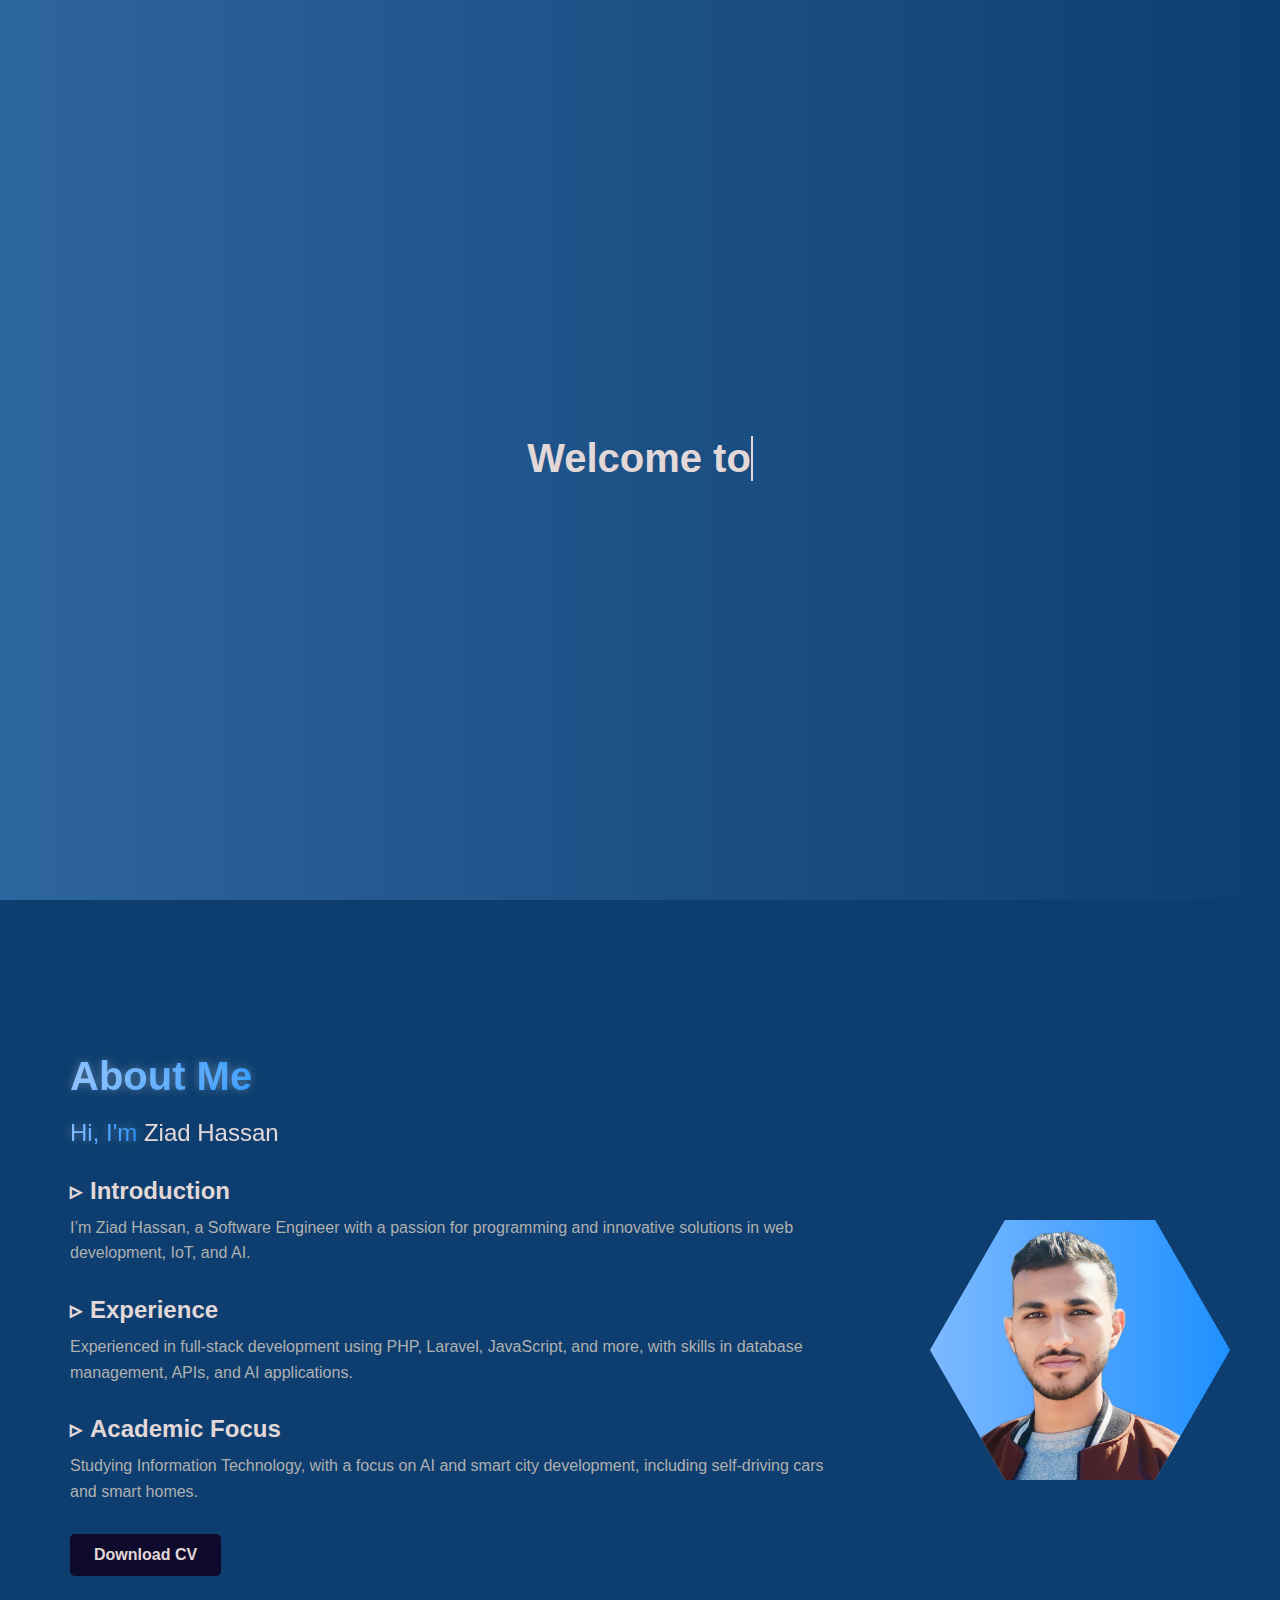
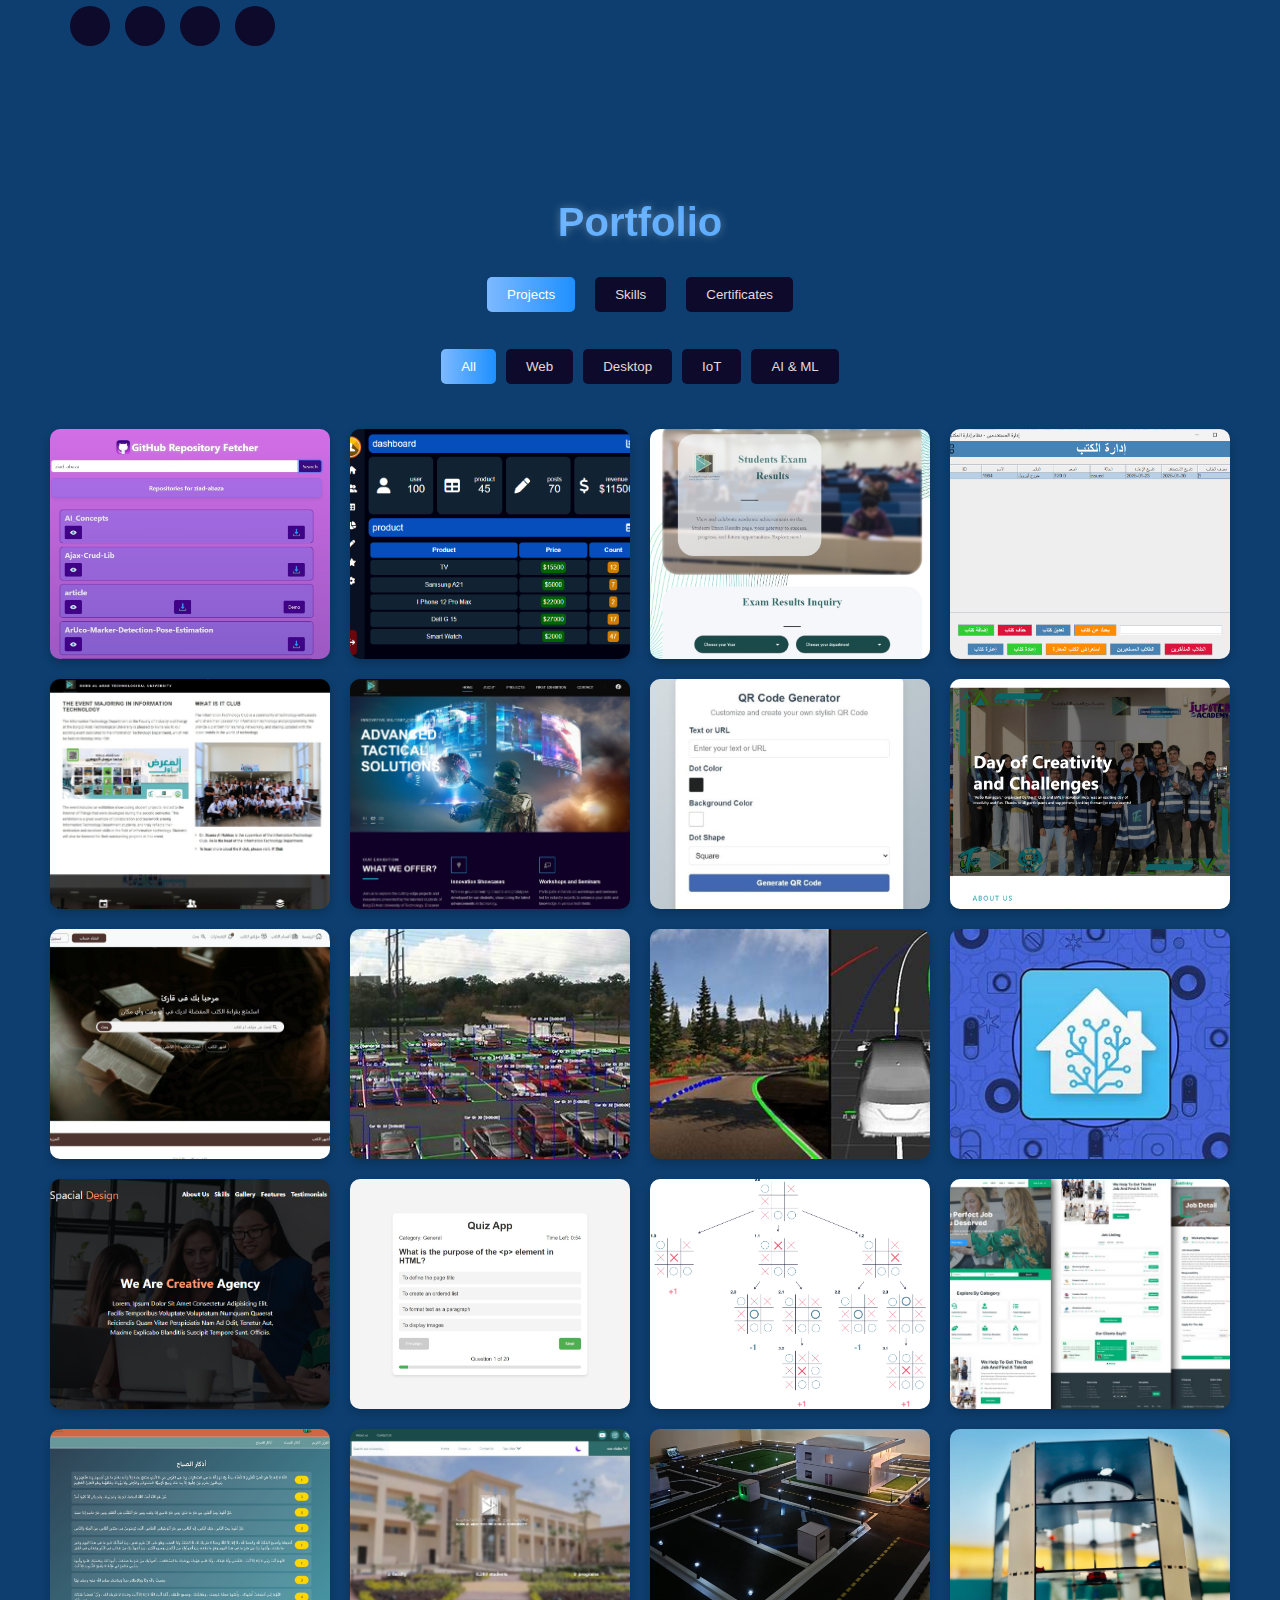
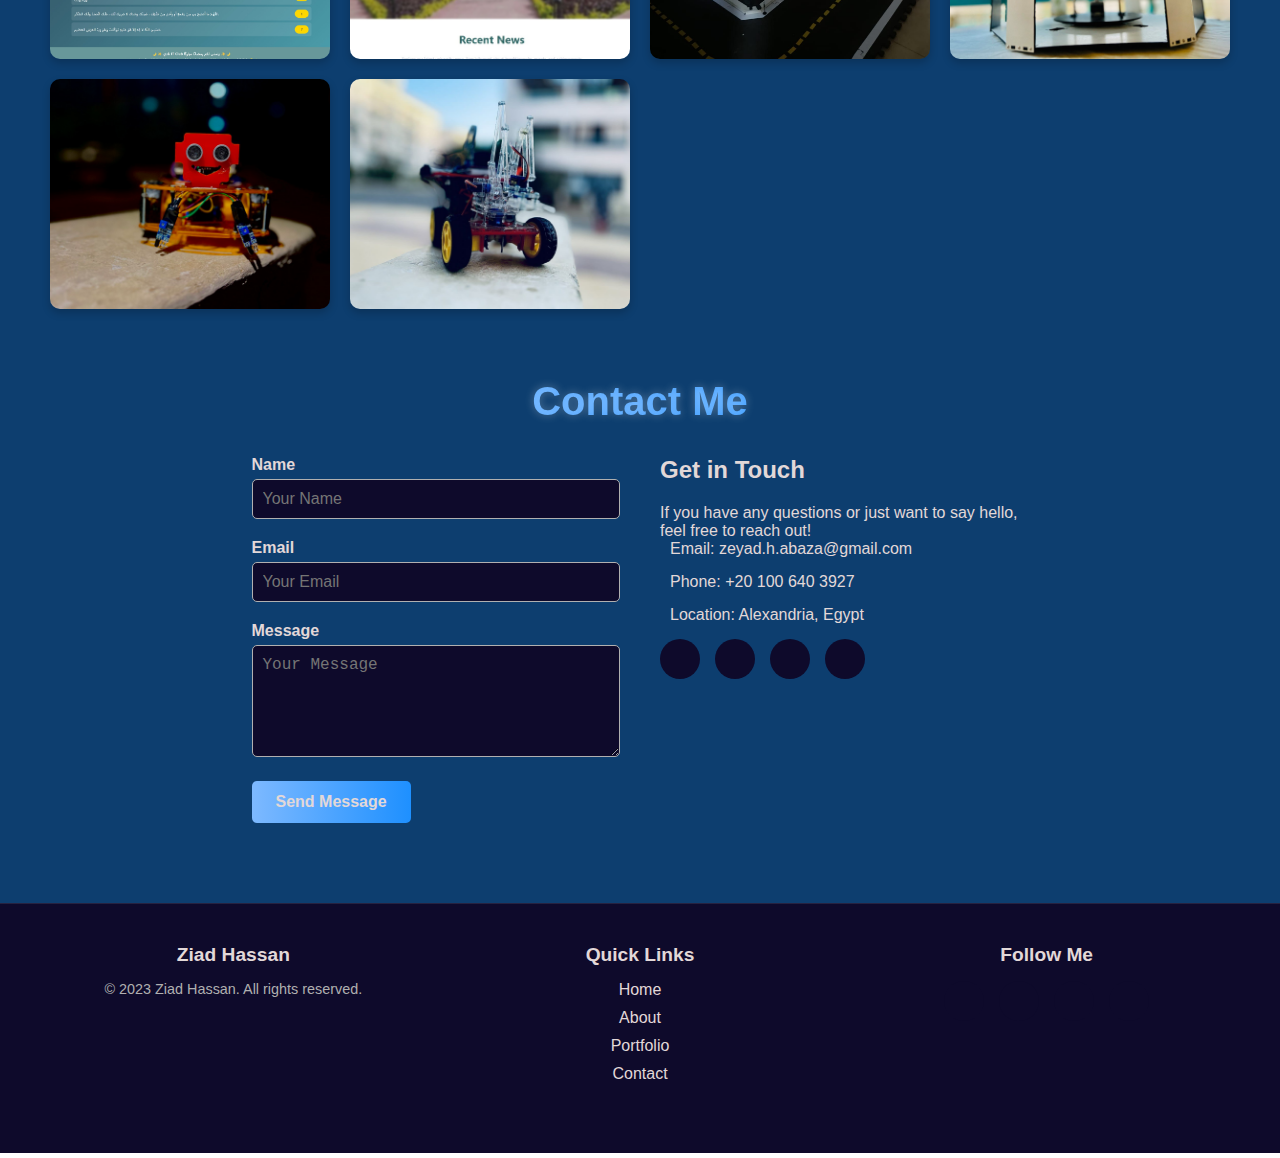
==== commit c36f5452: "fix follow me error" ====
--- a/index.html
+++ b/index.html
@@ -826,7 +826,7 @@
 
                 <div class="footer-section">
                     <h3 class="footer-title">Follow Me</h3>
-                    <div class="social-icons">
+                    <div class="social-icons" style="justify-content: center;">
                         <a href="https://www.linkedin.com/in/ziad-h-abaza-82276331b" target="_blank" class="social-icon">
                             <i class="fab fa-linkedin"></i>
                         </a>
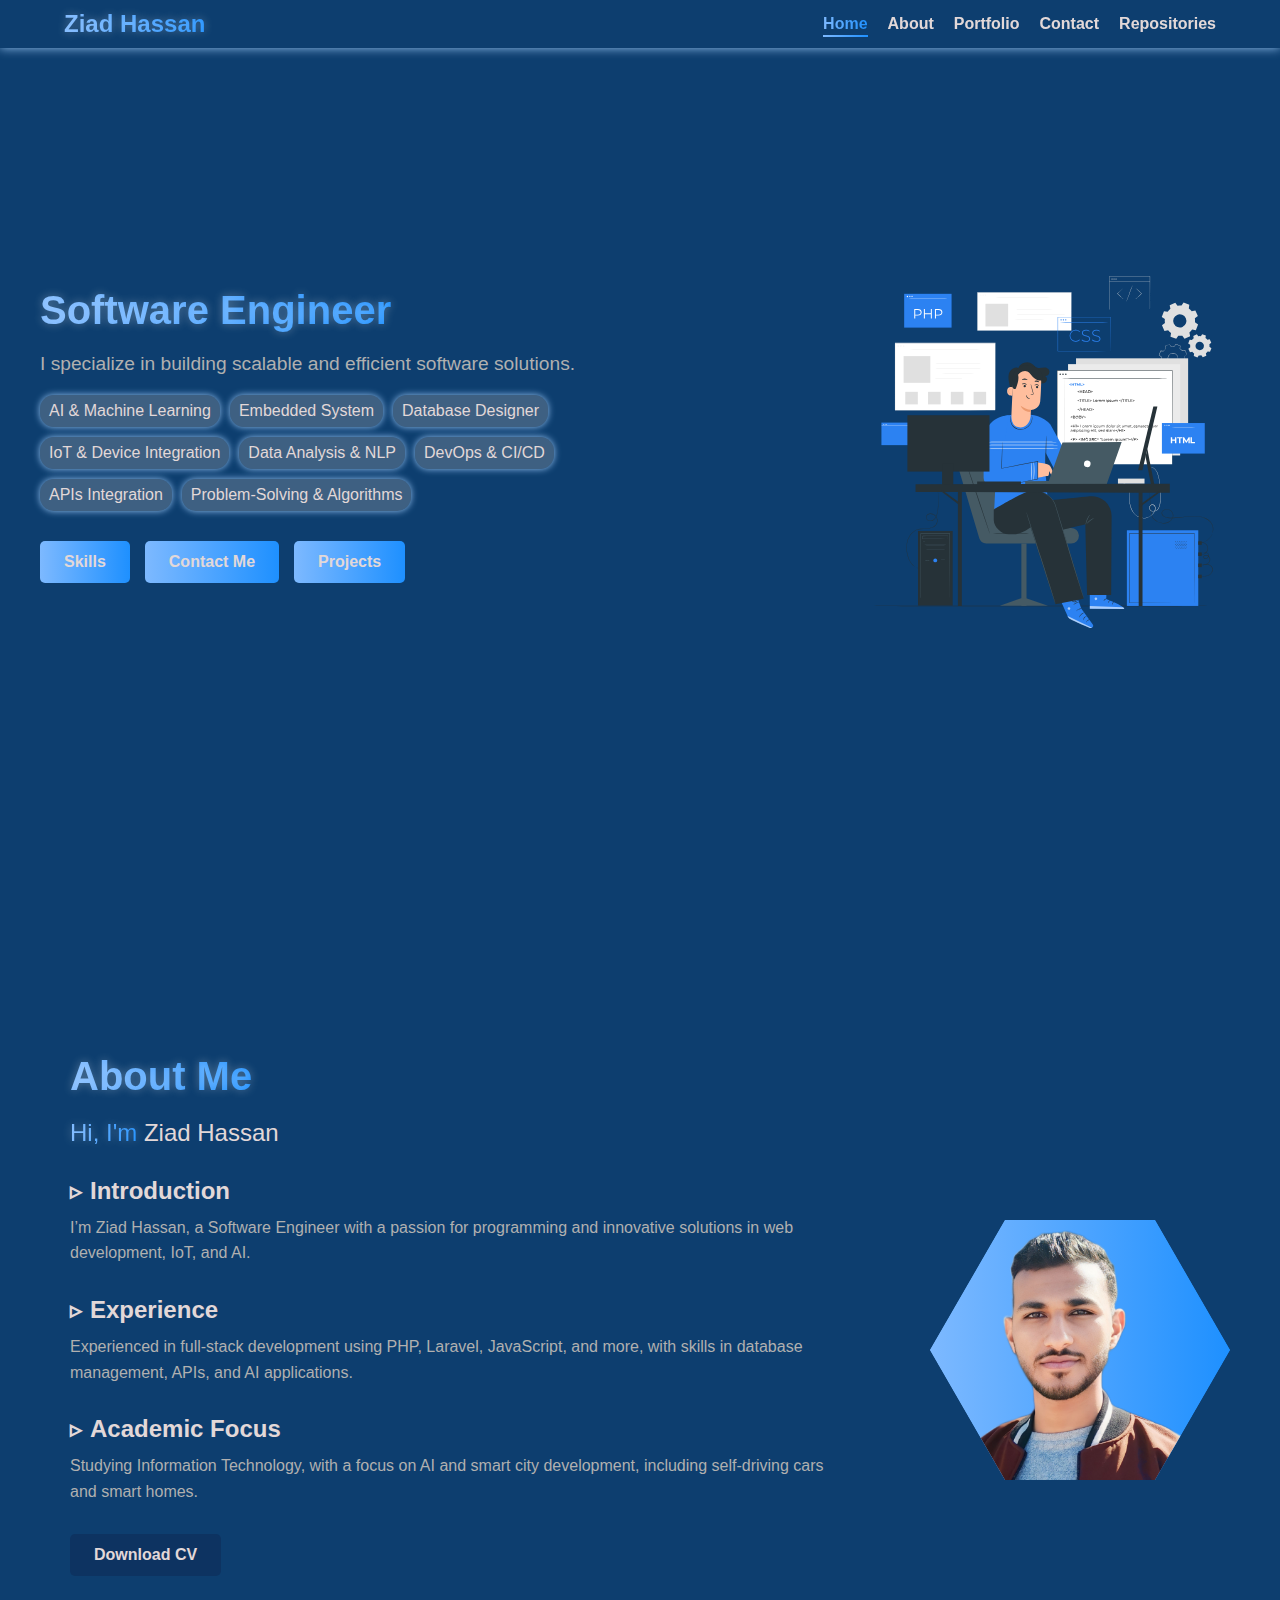
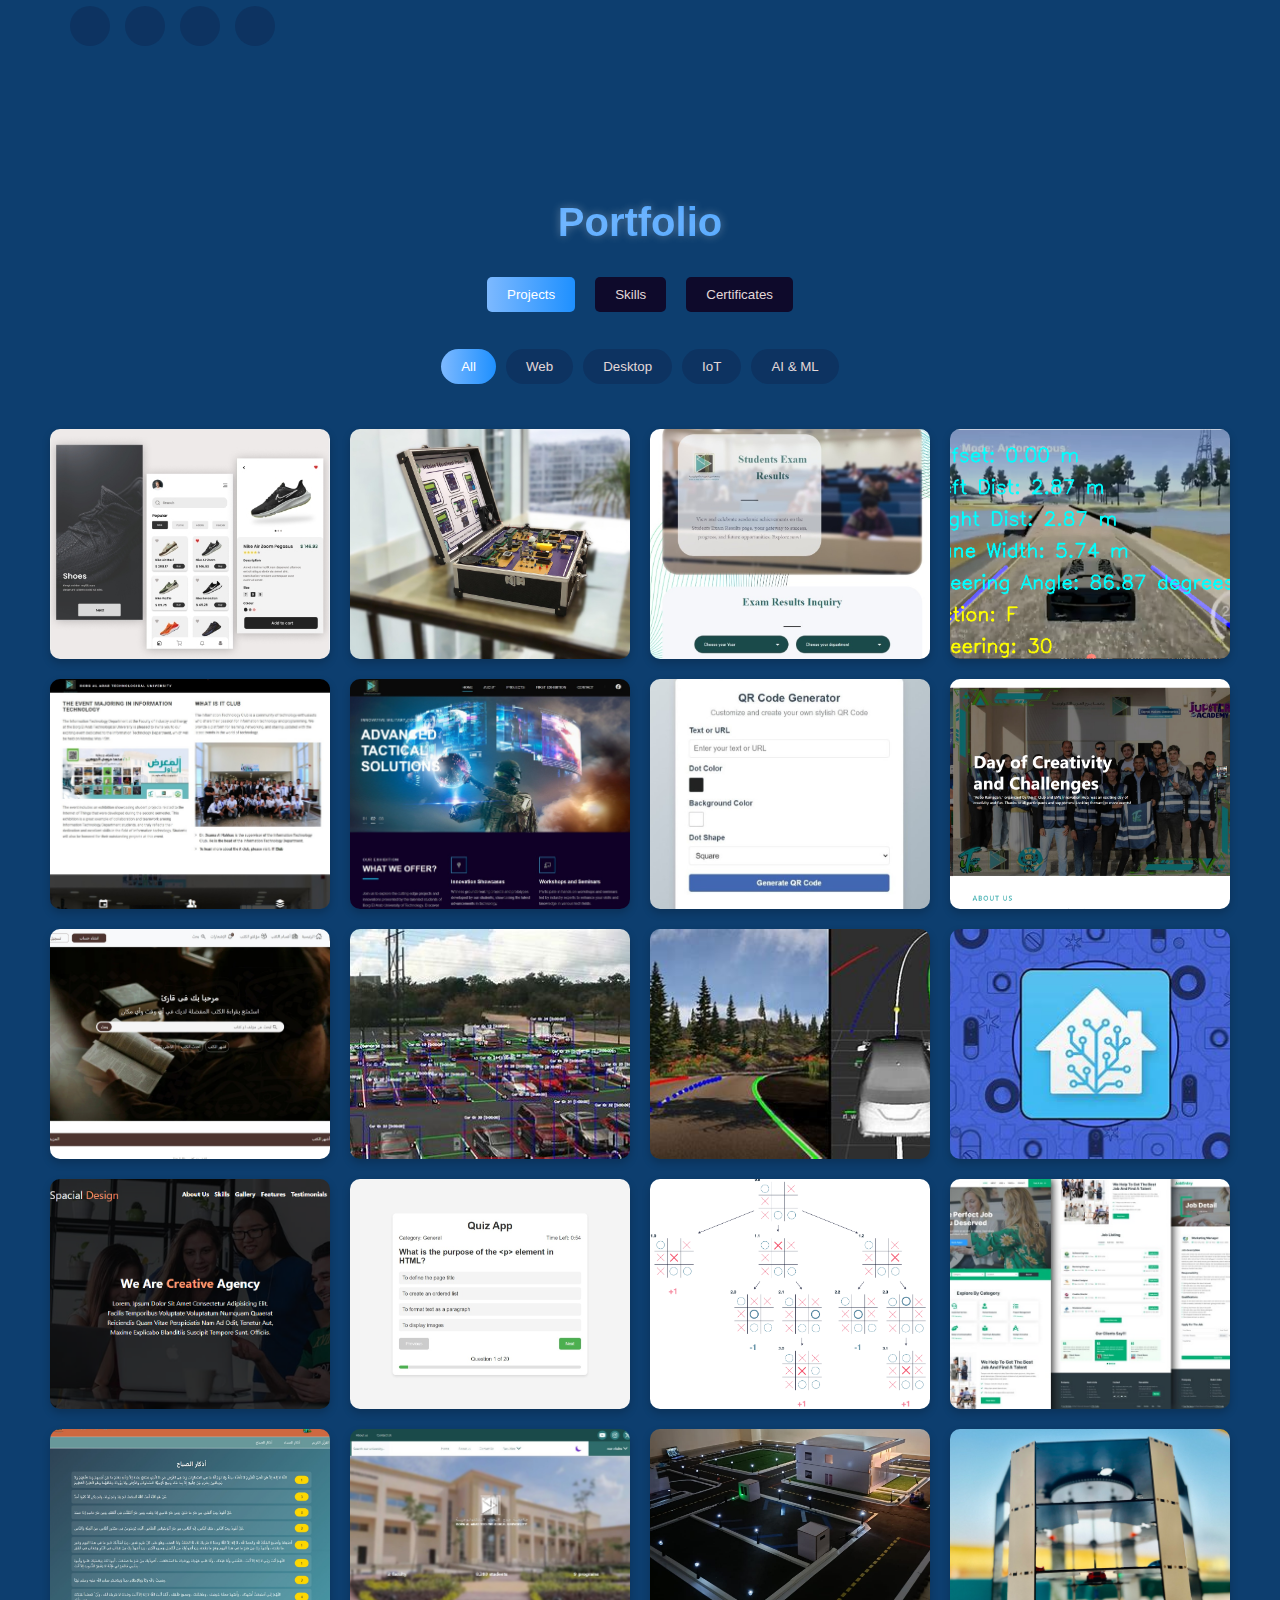
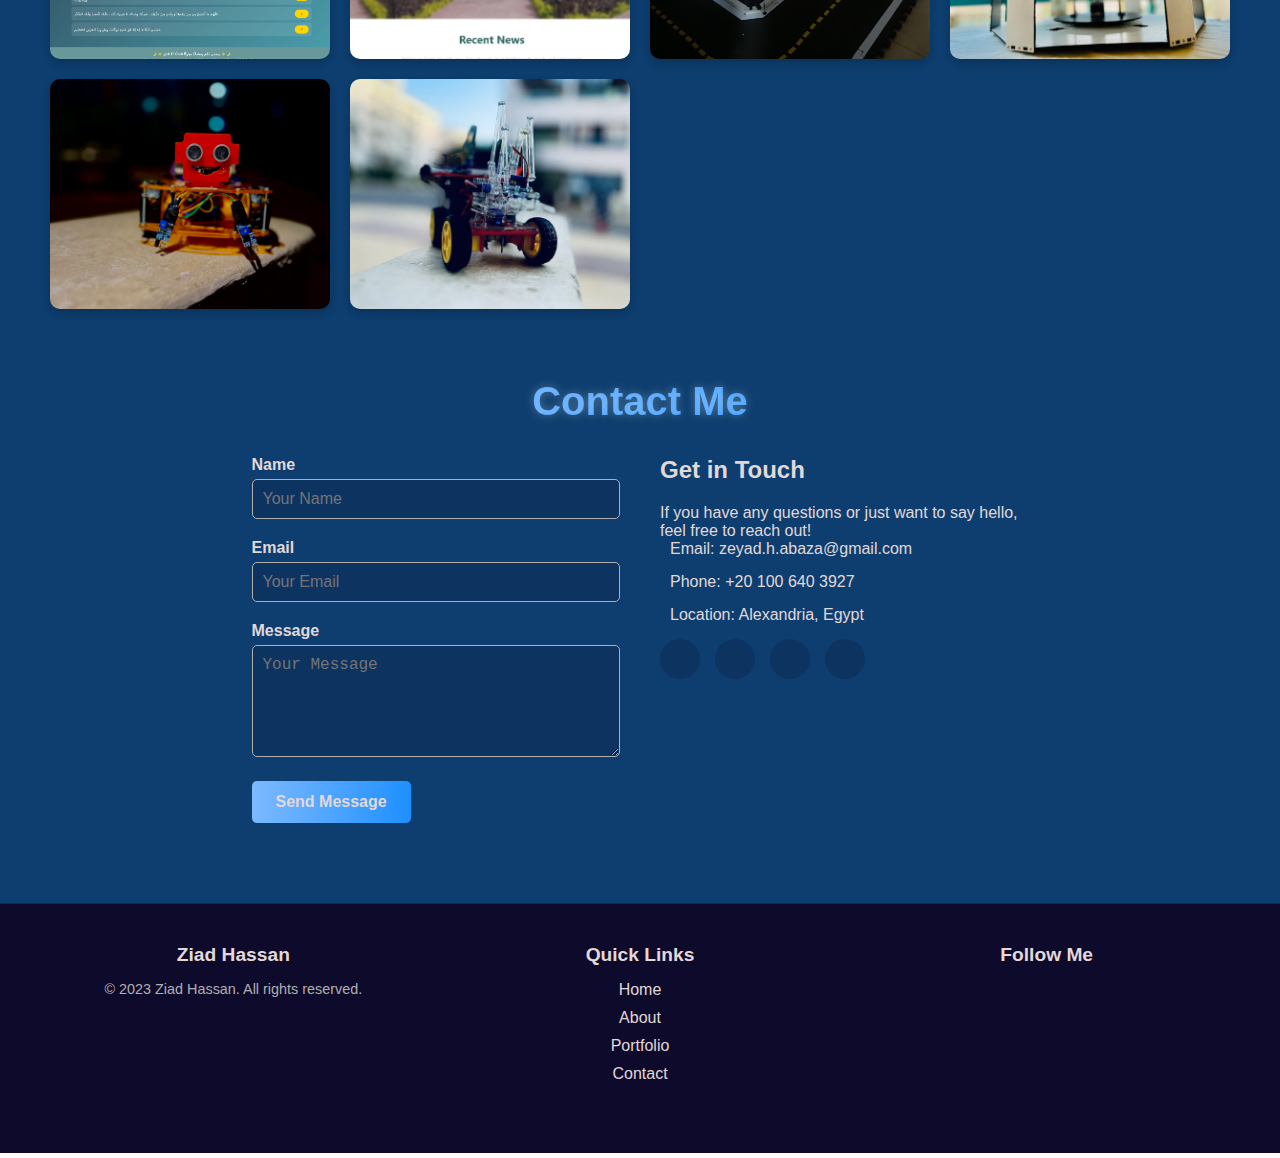
==== commit 0b4287e0: "update project details and links in index.html" ====
--- a/index.html
+++ b/index.html
@@ -14,7 +14,7 @@
         <title>Portfolio</title>
     </head>
     <body>
-        <div class="aura-wrapper">
+        <!-- <div class="aura-wrapper">
             <div class="aura-circle aura-circle--large"></div>
             <div class="aura-circle aura-circle--medium"></div>
             <div class="aura-circle aura-circle--small"></div>
@@ -38,7 +38,7 @@
                     <br>
                     <span class="highlight typing-text-2"></span>
                 </h1>
-            </div>
+            </div> -->
         </div>
         <header class="header">
             <div class="header-container">
@@ -217,37 +217,37 @@
                             <!-- <button class="filter-button" data-filter="other">Other Projects</button> -->
                         </div>
                         <div class="grid-container">
-                            <!-- Project 1: Fetch Repos -->
-                            <div class="card" data-category="web">
-                                <img src="img/projects/fetchRebos.jpeg" alt="Fetch Repos" class="card-image">
-                                <div class="card-overlay">
-                                    <a href="https://ziad-abaza.github.io/fetchRebos/" target="_blank" class="project-link">
-                                        <i class="fas fa-external-link-alt"></i>
-                                    </a>
-                                    <button class="details-button" onclick="showDetails(`
-                                      <strong>Fetch Repos</strong><br>
-                                      A GitHub repository fetcher that allows users to search for repositories by username.<br><br>
-                                      <strong>Technologies:</strong> HTML, CSS, JavaScript, GitHub API.<br>
-                                      <strong>Features:</strong> Search functionality, responsive design.<br>
-                                      <strong>Challenges:</strong> Handling API rate limits and ensuring smooth user experience.<br>
-                                  `)">Details</button>
-                                </div>
-                            </div>
-                            <!-- Project 2: Dashboard UI -->
-                            <div class="card" data-category="web">
-                                <img src="img/projects/dashboard.png" alt="Dashboard UI" class="card-image">
-                                <div class="card-overlay">
-                                    <a href="https://ziad-abaza.github.io/beginner-dashboard-ui/" target="_blank" class="project-link">
-                                        <i class="fas fa-external-link-alt"></i>
-                                    </a>
-                                    <button class="details-button" onclick="showDetails(`
-                                      <strong>Dashboard UI</strong><br>
-                                      A beginner-friendly dashboard design for managing data and analytics.<br><br>
-                                      <strong>Technologies:</strong> HTML, CSS, JavaScript.<br>
-                                      <strong>Features:</strong> Interactive charts, responsive layout.<br>
-                                      <strong>Challenges:</strong> Ensuring compatibility across different devices.<br>
-                                  `)">Details</button>
-                                </div>
+                            <!-- Project 1: Simple Store API -->
+                            <div class="card" data-category="web">
+                                <img src="img/projects/simple-store-api.jpeg" alt="Simple Store API" class="card-image">
+                                <div class="card-overlay">
+                                    <a href="https://github.com/Ziad-Abaza/simple-store-api/" target="_blank" class="project-link">
+                                        <i class="fas fa-external-link-alt"></i>
+                                    </a>
+                                    <button class="details-button" onclick="showDetails(`
+                                        <strong>Simple Store API</strong><br>
+                                        A RESTful API built with Laravel for managing a simple e-commerce platform.<br><br>
+                                        <strong>Technologies:</strong> Laravel 10, PHP 8.1, MySQL, Laravel Sanctum.<br>
+                                        <strong>Features:</strong> User authentication, product management, cart system, order processing, favorites, and comments.<br>
+                                        <strong>Challenges:</strong> Handling authentication securely and optimizing database queries for performance.<br>
+                                    `)">Details</button>
+                                </div>
+                            </div>
+                            <!-- Project 2: Embedded Systems Educational Kit -->
+                            <div class="card" data-category="iot">                                 
+                                <img src="img/projects/Microcontroller-Learning-Kit.jpg" alt="Microcontroller Learning Kit" class="card-image">                                 
+                                <div class="card-overlay">                                     
+                                    <a href="https://github.com/ziad-abaza/Microcontroller-Learning-Kit/" target="_blank" class="project-link">                                         
+                                        <i class="fas fa-external-link-alt"></i>                                     
+                                    </a>                                     
+                                    <button class="details-button" onclick="showDetails(`
+                                        <strong>Embedded Systems Educational Kit</strong><br>
+                                        A practical learning kit for embedded systems students, featuring six experiments from a complete course.<br><br>
+                                        <strong>Technologies:</strong> Microcontrollers, Sensors, LoRa, ESP-NOW.<br>
+                                        <strong>Features:</strong> Hands-on experiments with code, schematics, and 3D models.<br>
+                                        <strong>Challenges:</strong> Ensuring reliable communication between wireless modules and optimizing circuit designs.<br>
+                                    `)">Details</button>                                 
+                                </div>                             
                             </div>
                             <!-- Project 3: Exam Grade Calculator -->
                             <div class="card" data-category="web">
@@ -266,18 +266,27 @@
                                 </div>
                             </div>
                             <!-- Project 4: Book Borrowing System -->
-                            <div class="card" data-category="desktop">
-                                <img src="img/projects/book.png" alt="Book Borrowing System" class="card-image">
-                                <div class="card-overlay">
-                                    <a href="https://github.com/ziad-abaza/Book-Borrowing-System-Desktop" target="_blank" class="project-link">
-                                        <i class="fas fa-external-link-alt"></i>
-                                    </a>
-                                    <button class="details-button" onclick="showDetails(`
-                                      <strong>Book Borrowing System</strong><br>
-                                      A desktop application for managing book borrowing in libraries.<br><br>
-                                      <strong>Technologies:</strong> Java, JavaFX, MySQL.<br>
-                                      <strong>Features:</strong> Book management, user authentication.<br>
-                                      <strong>Challenges:</strong> Database design and ensuring data integrity.<br>
+                            <div class="card" data-category="ai">
+                                <img src="img/projects/lane-navigator-AutonomousCar.png" alt="Lana Navigator" class="card-image">
+                                <div class="card-overlay">
+                                    <a href="https://github.com/Ziad-Abaza/lane-navigator-AutonomousCar" target="_blank" class="project-link">
+                                        <i class="fas fa-external-link-alt"></i>
+                                    </a>
+                                    <button class="details-button" onclick="showDetails(`
+                                      <strong>Lana Navigator:</strong> A lane detection system for autonomous vehicles.
+                                      <br><br>
+                                      <strong>Description:</strong> 
+                                      This project is the beginning of an autonomous car system that uses for Reinforcement Learning (RL). It focuses on detecting lanes, calculating the vehicles position within the lane, and applying actions such as steering and speed adjustments. This serves as an early stage for developing a fully self-driving car.
+                                      <br><br>
+                                      <strong>Technologies:</strong> Python, OpenCV, Numpy.
+                                      <br><br>
+                                      <strong>Features:</strong>
+                                      <ul>
+                                          <li>Integration of deeper Reinforcement Learning models for better decision-making.</li>
+                                          <li>More sophisticated lane detection algorithms using deep learning.</li>
+                                          <li>Simulation of real-world conditions like road curves and obstacles.</li>
+                                          <li>Integration with self-driving car platforms for real-time testing.</li>
+                                      </ul>
                                   `)">Details</button>
                                 </div>
                             </div>
@@ -363,7 +372,7 @@
                             <div class="card" data-category="web">
                                 <img src="img/projects/Library-Mangement-Systm.jpeg" alt="Library Management System" class="card-image">
                                 <div class="card-overlay">
-                                    <a href="https://github.com/ziad-abaza/Library-Mangement-Systm" target="_blank" class="project-link">
+                                    <a href="https://github.com/Ziad-Abaza/Library-Mangement-api" target="_blank" class="project-link">
                                         <i class="fas fa-external-link-alt"></i>
                                     </a>
                                     <button class="details-button" onclick="showDetails(`
--- a/css/styles.css
+++ b/css/styles.css
@@ -6,6 +6,7 @@
   --shadow-color: #95C2F0;
   --background-color: #0D3E6F;
   --secondary-background-color: #0e0a2b;
+  --sub-background-color: rgb(14, 10, 43, 0.2);;
   --background-aura: linear-gradient(135deg, rgba(255, 0, 150, 0.1), rgba(0, 150, 255, 0.1), rgba(150, 255, 0, 0.1));
   /* --primary-text-color: #e0e0e0;
   --secondary-text-color: #b0b0b0;
@@ -735,7 +736,7 @@
 }
 
 .btn-group .btn-download {
-  background: var(--secondary-background-color);
+  background: var(--sub-background-color);
   border: 2px solid var(--liner-color-1);
 }
 
@@ -765,7 +766,7 @@
   width: 40px;
   height: 40px;
   border-radius: 50%;
-  background: var(--secondary-background-color);
+  background: var(--sub-background-color);
   color: var(--primary-text-color);
   text-decoration: none;
   transition: all 0.3s;
@@ -914,11 +915,11 @@
   padding: 10px 20px;
   margin: 5px;
   border: none;
-  background: var(--secondary-background-color);
+  background: var(--sub-background-color);
   color: var(--primary-text-color);
   cursor: pointer;
   transition: all 0.3s;
-  border-radius: 5px;
+  border-radius: 50px;
 }
 
 .filter-button.active {
@@ -1060,7 +1061,7 @@
   padding: 10px;
   border: 1px solid var(--secondary-text-color);
   border-radius: 5px;
-  background: var(--secondary-background-color);
+  background: var(--sub-background-color);
   color: var(--primary-text-color);
   font-size: 1rem;
 }
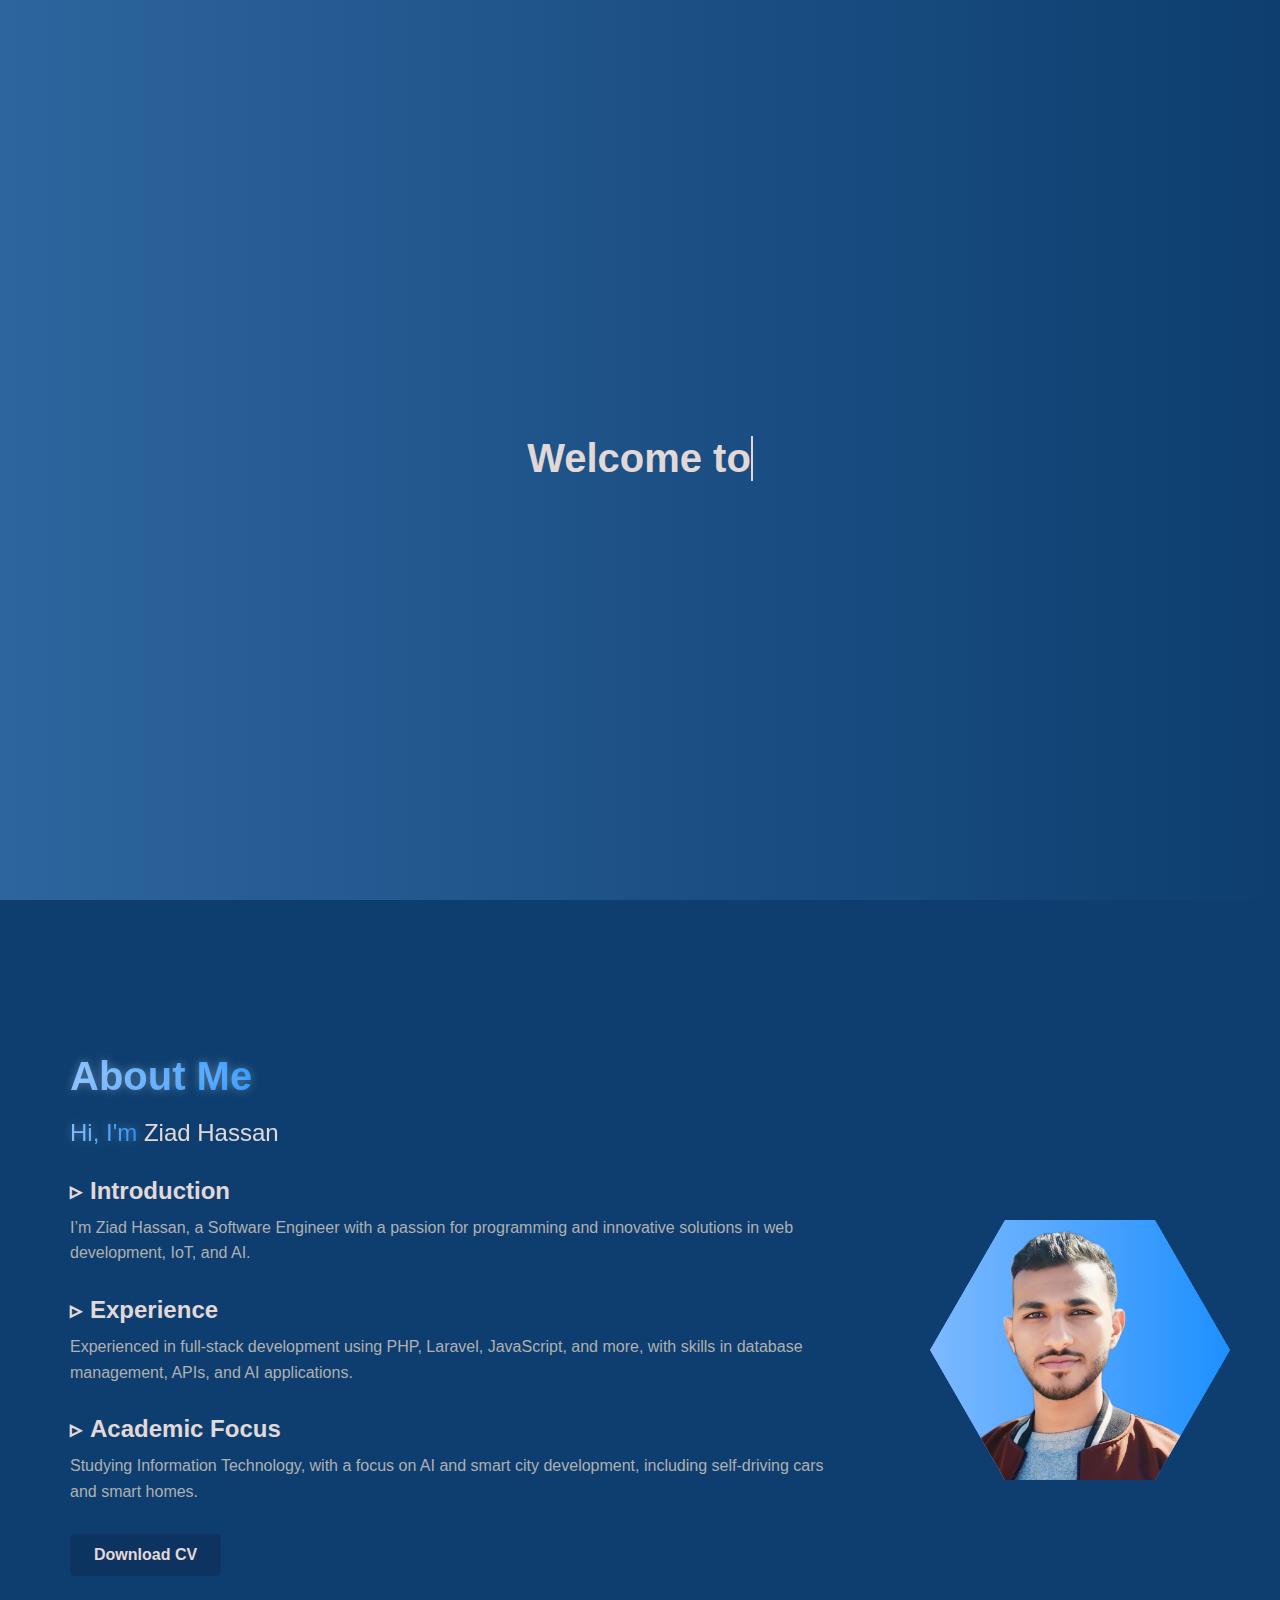
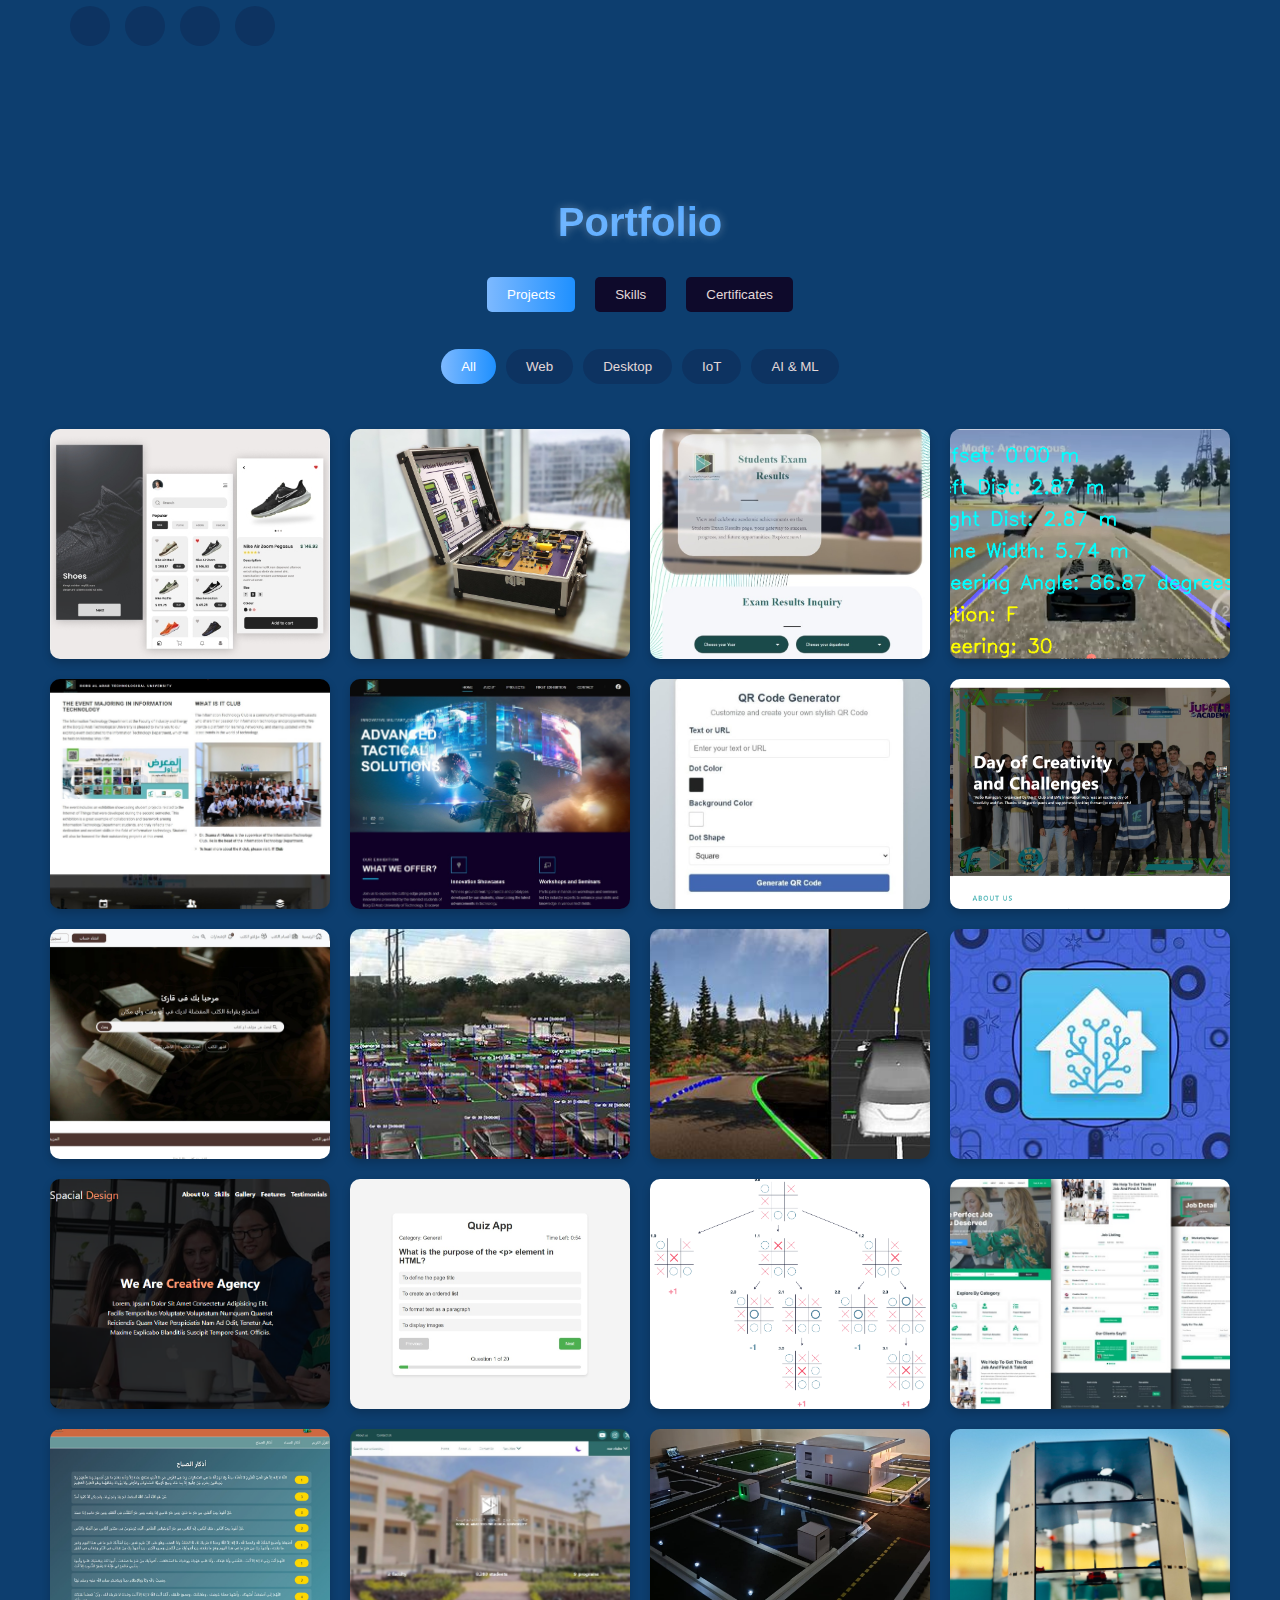
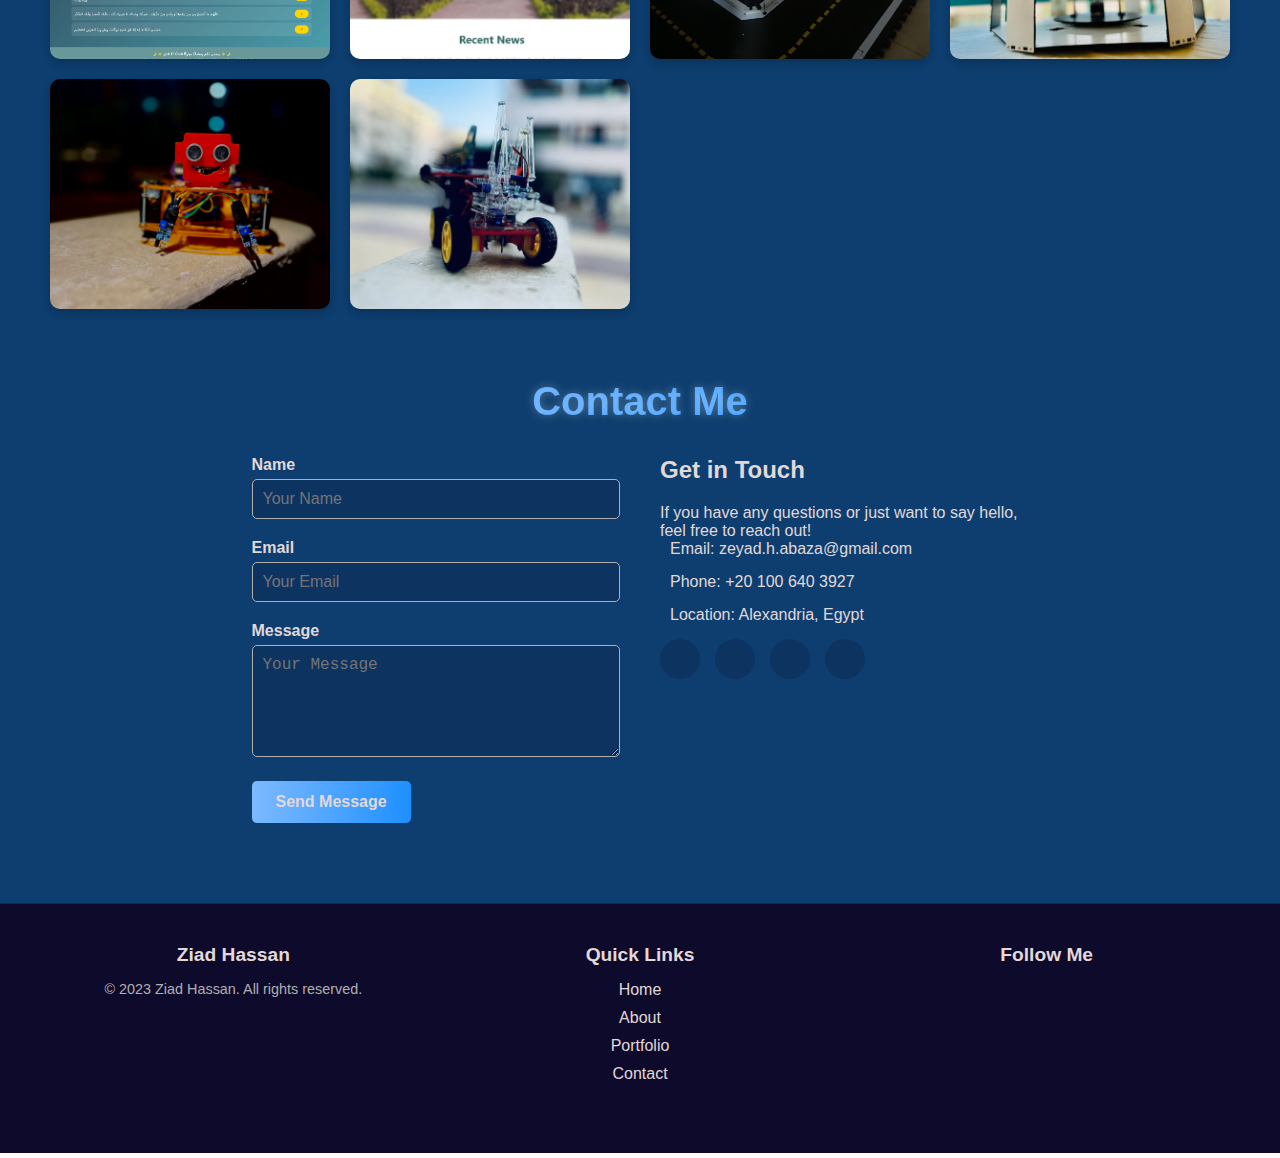
==== commit 065a2e66: "uncomment aura-wrapper div in index.html" ====
--- a/index.html
+++ b/index.html
@@ -14,7 +14,7 @@
         <title>Portfolio</title>
     </head>
     <body>
-        <!-- <div class="aura-wrapper">
+        <div class="aura-wrapper">
             <div class="aura-circle aura-circle--large"></div>
             <div class="aura-circle aura-circle--medium"></div>
             <div class="aura-circle aura-circle--small"></div>
@@ -38,7 +38,7 @@
                     <br>
                     <span class="highlight typing-text-2"></span>
                 </h1>
-            </div> -->
+            </div>
         </div>
         <header class="header">
             <div class="header-container">
